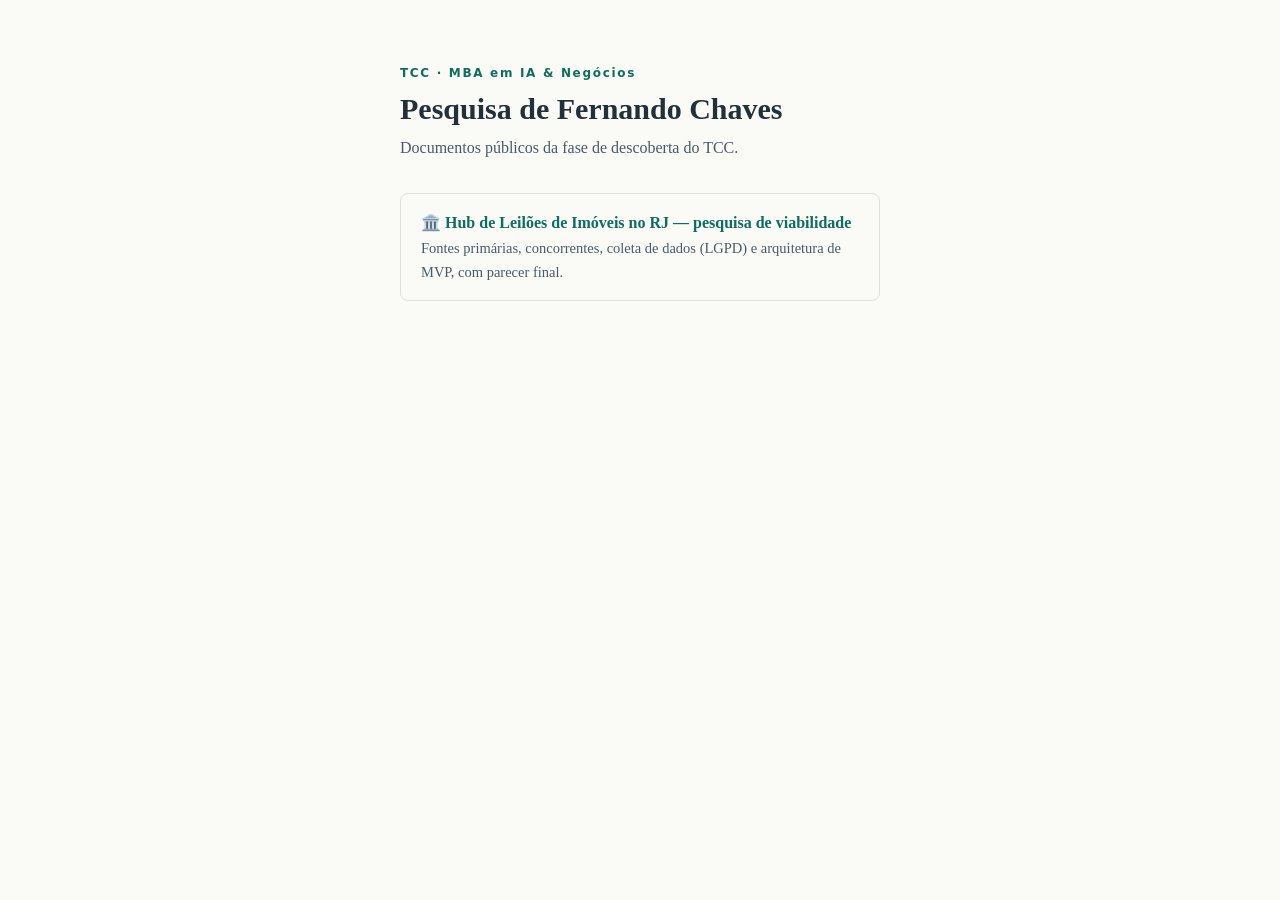
==== index.html @ de5f2b23 "Publica pesquisa de viabilidade do hub de leilões de imóveis no RJ Co-Authored-By: Claude Fable 5 <n" ====
<!doctype html>
<html lang="pt-BR">
<head>
<meta charset="utf-8">
<meta name="viewport" content="width=device-width, initial-scale=1">
<title>TCC · MBA em IA &amp; Negócios — Fernando Chaves</title>
<style>
  :root { --paper: #FAFAF7; --ink: #22303A; --muted: #4A5A66; --line: #DDE1D9; --accent: #0E6E5C; }
  @media (prefers-color-scheme: dark) {
    :root { --paper: #141B21; --ink: #E5E9EB; --muted: #9FAEB8; --line: #2C3842; --accent: #3FA88F; }
  }
  body {
    background: var(--paper); color: var(--ink);
    font-family: Charter, "Bitstream Charter", "Sitka Text", Cambria, Georgia, serif;
    line-height: 1.6; margin: 0; padding: 64px 24px;
  }
  .wrap { max-width: 60ch; margin: 0 auto; }
  .eyebrow { font-family: ui-sans-serif, system-ui, sans-serif; font-size: 12px; letter-spacing: .14em; color: var(--accent); font-weight: 600; }
  h1 { font-size: 30px; line-height: 1.2; margin: 8px 0 8px; }
  p.sub { color: var(--muted); margin: 0 0 32px; }
  ul.pages { list-style: none; padding: 0; margin: 0; display: grid; gap: 12px; }
  ul.pages li { border: 1px solid var(--line); border-radius: 8px; }
  ul.pages a { display: block; padding: 16px 20px; color: var(--ink); text-decoration: none; }
  ul.pages a:hover { border-color: var(--accent); }
  ul.pages b { color: var(--accent); }
  ul.pages span { display: block; color: var(--muted); font-size: 14.5px; margin-top: 2px; }
</style>
</head>
<body>
<div class="wrap">
  <div class="eyebrow">TCC · MBA em IA &amp; Negócios</div>
  <h1>Pesquisa de Fernando Chaves</h1>
  <p class="sub">Documentos públicos da fase de descoberta do TCC.</p>
  <ul class="pages">
    <li><a href="leiloes/"><b>🏛️ Hub de Leilões de Imóveis no RJ — pesquisa de viabilidade</b><span>Fontes primárias, concorrentes, coleta de dados (LGPD) e arquitetura de MVP, com parecer final.</span></a></li>
  </ul>
</div>
</body>
</html>
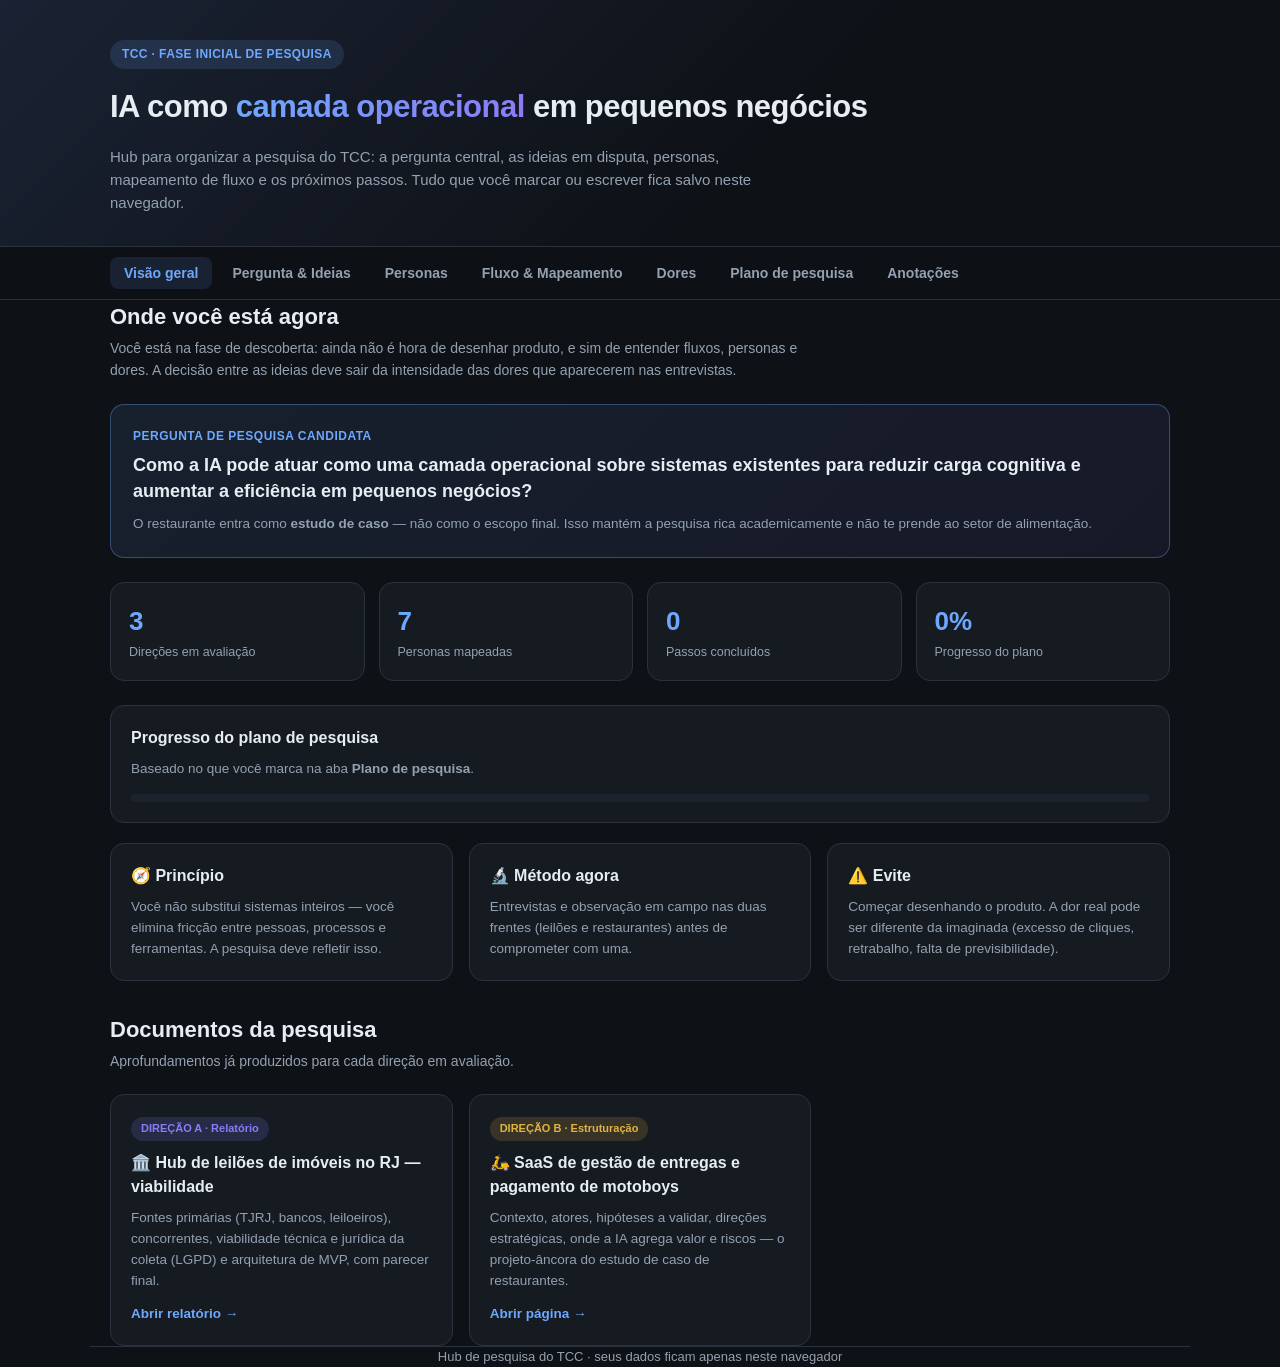
==== commit 57114ad4: "Hub de pesquisa do TCC como página raiz + página do SaaS de gestão de restaurantes Co-Authored-By: C" ====
--- a/index.html
+++ b/index.html
@@ -1,39 +1,402 @@
-<!doctype html>
+<!DOCTYPE html>
 <html lang="pt-BR">
 <head>
-<meta charset="utf-8">
-<meta name="viewport" content="width=device-width, initial-scale=1">
-<title>TCC · MBA em IA &amp; Negócios — Fernando Chaves</title>
+<meta charset="UTF-8">
+<meta name="viewport" content="width=device-width, initial-scale=1.0">
+<title>TCC · MBA em IA & Negócios — Hub de Pesquisa</title>
 <style>
-  :root { --paper: #FAFAF7; --ink: #22303A; --muted: #4A5A66; --line: #DDE1D9; --accent: #0E6E5C; }
-  @media (prefers-color-scheme: dark) {
-    :root { --paper: #141B21; --ink: #E5E9EB; --muted: #9FAEB8; --line: #2C3842; --accent: #3FA88F; }
+  :root{
+    --bg:#0e1116; --surface:#161b22; --surface2:#1c232d; --border:#2a323d;
+    --text:#e6edf3; --muted:#93a1b1; --accent:#6ea8fe; --accent2:#8b7cf6;
+    --green:#3fb950; --amber:#e3b341; --red:#f85149; --radius:14px;
   }
-  body {
-    background: var(--paper); color: var(--ink);
-    font-family: Charter, "Bitstream Charter", "Sitka Text", Cambria, Georgia, serif;
-    line-height: 1.6; margin: 0; padding: 64px 24px;
-  }
-  .wrap { max-width: 60ch; margin: 0 auto; }
-  .eyebrow { font-family: ui-sans-serif, system-ui, sans-serif; font-size: 12px; letter-spacing: .14em; color: var(--accent); font-weight: 600; }
-  h1 { font-size: 30px; line-height: 1.2; margin: 8px 0 8px; }
-  p.sub { color: var(--muted); margin: 0 0 32px; }
-  ul.pages { list-style: none; padding: 0; margin: 0; display: grid; gap: 12px; }
-  ul.pages li { border: 1px solid var(--line); border-radius: 8px; }
-  ul.pages a { display: block; padding: 16px 20px; color: var(--ink); text-decoration: none; }
-  ul.pages a:hover { border-color: var(--accent); }
-  ul.pages b { color: var(--accent); }
-  ul.pages span { display: block; color: var(--muted); font-size: 14.5px; margin-top: 2px; }
+  *{box-sizing:border-box;margin:0;padding:0}
+  body{font-family:-apple-system,BlinkMacSystemFont,"Segoe UI",Roboto,Helvetica,Arial,sans-serif;
+    background:var(--bg);color:var(--text);line-height:1.55;-webkit-font-smoothing:antialiased}
+  a{color:var(--accent);text-decoration:none}
+  .wrap{max-width:1100px;margin:0 auto;padding:0 20px}
+
+  header{background:linear-gradient(135deg,#1a2233 0%,#0e1116 60%);border-bottom:1px solid var(--border);padding:40px 0 32px}
+  header .wrap{display:flex;flex-direction:column;gap:14px}
+  .badge{align-self:flex-start;background:rgba(110,168,254,.14);color:var(--accent);
+    padding:5px 12px;border-radius:999px;font-size:12px;font-weight:600;letter-spacing:.4px}
+  h1{font-size:31px;font-weight:750;letter-spacing:-.5px}
+  h1 span{background:linear-gradient(90deg,var(--accent),var(--accent2));-webkit-background-clip:text;background-clip:text;-webkit-text-fill-color:transparent}
+  .sub{color:var(--muted);font-size:15px;max-width:660px}
+
+  nav{position:sticky;top:0;z-index:10;background:rgba(14,17,22,.88);backdrop-filter:blur(10px);border-bottom:1px solid var(--border)}
+  nav .wrap{display:flex;gap:6px;overflow-x:auto;padding:10px 20px}
+  nav button{background:none;border:none;color:var(--muted);font-size:14px;font-weight:600;padding:8px 14px;border-radius:8px;cursor:pointer;white-space:nowrap;font-family:inherit}
+  nav button:hover{color:var(--text);background:var(--surface2)}
+  nav button.active{color:var(--accent);background:rgba(110,168,254,.12)}
+
+  main{padding:32px 0 80px}
+  section{display:none;animation:fade .3s ease}
+  section.active{display:block}
+  @keyframes fade{from{opacity:0;transform:translateY(6px)}to{opacity:1;transform:none}}
+  h2{font-size:22px;font-weight:700;margin-bottom:4px}
+  .lead{color:var(--muted);margin-bottom:22px;font-size:14px;max-width:720px}
+
+  .grid{display:grid;gap:16px}
+  .grid-3{grid-template-columns:repeat(auto-fill,minmax(260px,1fr))}
+  .grid-2{grid-template-columns:repeat(auto-fill,minmax(330px,1fr))}
+  .card{background:var(--surface);border:1px solid var(--border);border-radius:var(--radius);padding:20px}
+  .card h3{font-size:16px;font-weight:700;margin-bottom:8px;display:flex;align-items:center;gap:8px}
+  .card p{color:var(--muted);font-size:13.5px}
+  .card ul{margin:8px 0 0 0;padding-left:18px;color:var(--muted);font-size:13.5px}
+  .card ul li{margin-bottom:3px}
+  .tag{display:inline-block;font-size:11px;font-weight:600;padding:3px 9px;border-radius:6px;background:var(--surface2);color:var(--muted);margin-top:12px;margin-right:6px}
+  .pill{display:inline-block;font-size:11px;font-weight:700;padding:3px 10px;border-radius:999px;margin-bottom:10px}
+  .pill.rec{background:rgba(63,185,80,.16);color:var(--green)}
+  .pill.alt{background:rgba(227,179,65,.16);color:var(--amber)}
+  .pill.base{background:rgba(139,124,246,.16);color:var(--accent2)}
+
+  .highlight{background:linear-gradient(135deg,rgba(110,168,254,.10),rgba(139,124,246,.08));
+    border:1px solid rgba(110,168,254,.35);border-radius:var(--radius);padding:22px;margin-bottom:24px}
+  .highlight .q{font-size:12px;font-weight:700;color:var(--accent);letter-spacing:.5px;text-transform:uppercase}
+  .highlight blockquote{font-size:18px;font-weight:600;margin-top:8px;line-height:1.4}
+
+  .stats{display:grid;grid-template-columns:repeat(auto-fit,minmax(150px,1fr));gap:14px;margin-bottom:24px}
+  .stat{background:var(--surface);border:1px solid var(--border);border-radius:var(--radius);padding:18px}
+  .stat .num{font-size:26px;font-weight:750;color:var(--accent)}
+  .stat .lbl{font-size:12.5px;color:var(--muted);margin-top:2px}
+  .progress{height:8px;background:var(--surface2);border-radius:999px;overflow:hidden;margin-top:14px}
+  .progress > i{display:block;height:100%;background:linear-gradient(90deg,var(--accent),var(--accent2));border-radius:999px}
+
+  .flow{display:flex;flex-wrap:wrap;align-items:center;gap:10px;margin-top:6px}
+  .flow .step{background:var(--surface2);border:1px solid var(--border);border-radius:10px;padding:9px 14px;font-size:13.5px;font-weight:600}
+  .flow .arrow{color:var(--accent);font-weight:700}
+
+  .timeline{position:relative;padding-left:26px}
+  .timeline::before{content:"";position:absolute;left:8px;top:6px;bottom:6px;width:2px;background:var(--border)}
+  .tl-item{position:relative;padding:0 0 22px 0}
+  .tl-item::before{content:"";position:absolute;left:-22px;top:4px;width:12px;height:12px;border-radius:50%;background:var(--accent);border:3px solid var(--bg)}
+  .tl-item h4{font-size:15px;font-weight:700}
+  .tl-item .when{font-size:12px;color:var(--accent);font-weight:600;text-transform:uppercase;letter-spacing:.5px}
+  .tl-item p{color:var(--muted);font-size:13.5px;margin-top:3px}
+  .tl-item ul{margin:6px 0 0 0;padding-left:18px;color:var(--muted);font-size:13.5px}
+
+  .checklist{list-style:none;display:flex;flex-direction:column;gap:8px}
+  .checklist li{display:flex;align-items:flex-start;gap:10px;background:var(--surface);border:1px solid var(--border);border-radius:10px;padding:12px 14px}
+  .checklist input{margin-top:3px;width:17px;height:17px;accent-color:var(--accent);cursor:pointer;flex-shrink:0}
+  .checklist label{font-size:14px;cursor:pointer}
+  .checklist li.done label{color:var(--muted);text-decoration:line-through}
+  .addrow{display:flex;gap:8px;margin-top:14px}
+  input[type=text],textarea{background:var(--surface2);border:1px solid var(--border);color:var(--text);border-radius:10px;padding:11px 13px;font-size:14px;font-family:inherit;width:100%}
+  input[type=text]:focus,textarea:focus{outline:none;border-color:var(--accent)}
+  .btn{background:var(--accent);color:#0b1220;border:none;border-radius:10px;padding:11px 16px;font-weight:700;font-size:14px;cursor:pointer;font-family:inherit;white-space:nowrap}
+  .btn:hover{opacity:.9}
+  .del{background:none;border:none;color:var(--muted);cursor:pointer;font-size:16px;line-height:1;margin-left:auto}
+  .del:hover{color:var(--red)}
+  textarea{min-height:240px;resize:vertical}
+  .saved{font-size:12px;color:var(--green);opacity:0;transition:opacity .3s}
+  .saved.show{opacity:1}
+
+  footer{border-top:1px solid var(--border);padding:24px 0;color:var(--muted);font-size:13px;text-align:center}
+  @media(max-width:600px){h1{font-size:25px}}
 </style>
 </head>
 <body>
-<div class="wrap">
-  <div class="eyebrow">TCC · MBA em IA &amp; Negócios</div>
-  <h1>Pesquisa de Fernando Chaves</h1>
-  <p class="sub">Documentos públicos da fase de descoberta do TCC.</p>
-  <ul class="pages">
-    <li><a href="leiloes/"><b>🏛️ Hub de Leilões de Imóveis no RJ — pesquisa de viabilidade</b><span>Fontes primárias, concorrentes, coleta de dados (LGPD) e arquitetura de MVP, com parecer final.</span></a></li>
-  </ul>
-</div>
+<header>
+  <div class="wrap">
+    <span class="badge">TCC · FASE INICIAL DE PESQUISA</span>
+    <h1>IA como <span>camada operacional</span> em pequenos negócios</h1>
+    <p class="sub">Hub para organizar a pesquisa do TCC: a pergunta central, as ideias em disputa, personas, mapeamento de fluxo e os próximos passos. Tudo que você marcar ou escrever fica salvo neste navegador.</p>
+  </div>
+</header>
+
+<nav>
+  <div class="wrap">
+    <button data-t="dash" class="active">Visão geral</button>
+    <button data-t="pergunta">Pergunta & Ideias</button>
+    <button data-t="personas">Personas</button>
+    <button data-t="fluxo">Fluxo & Mapeamento</button>
+    <button data-t="dores">Dores</button>
+    <button data-t="plano">Plano de pesquisa</button>
+    <button data-t="notas">Anotações</button>
+  </div>
+</nav>
+
+<main class="wrap">
+
+  <!-- DASHBOARD -->
+  <section id="dash" class="active">
+    <h2>Onde você está agora</h2>
+    <p class="lead">Você está na fase de descoberta: ainda não é hora de desenhar produto, e sim de entender fluxos, personas e dores. A decisão entre as ideias deve sair da intensidade das dores que aparecerem nas entrevistas.</p>
+
+    <div class="highlight">
+      <div class="q">Pergunta de pesquisa candidata</div>
+      <blockquote>Como a IA pode atuar como uma camada operacional sobre sistemas existentes para reduzir carga cognitiva e aumentar a eficiência em pequenos negócios?</blockquote>
+      <p style="margin-top:10px;color:var(--muted);font-size:13.5px">O restaurante entra como <b>estudo de caso</b> — não como o escopo final. Isso mantém a pesquisa rica academicamente e não te prende ao setor de alimentação.</p>
+    </div>
+
+    <div class="stats">
+      <div class="stat"><div class="num">3</div><div class="lbl">Direções em avaliação</div></div>
+      <div class="stat"><div class="num">7</div><div class="lbl">Personas mapeadas</div></div>
+      <div class="stat"><div class="num" id="s-done">0</div><div class="lbl">Passos concluídos</div></div>
+      <div class="stat"><div class="num" id="s-pct">0%</div><div class="lbl">Progresso do plano</div></div>
+    </div>
+    <div class="card">
+      <h3>Progresso do plano de pesquisa</h3>
+      <p>Baseado no que você marca na aba <b>Plano de pesquisa</b>.</p>
+      <div class="progress"><i id="bar" style="width:0%"></i></div>
+    </div>
+
+    <div class="grid grid-3" style="margin-top:20px">
+      <div class="card"><h3>🧭 Princípio</h3><p>Você não substitui sistemas inteiros — você elimina fricção entre pessoas, processos e ferramentas. A pesquisa deve refletir isso.</p></div>
+      <div class="card"><h3>🔬 Método agora</h3><p>Entrevistas e observação em campo nas duas frentes (leilões e restaurantes) antes de comprometer com uma.</p></div>
+      <div class="card"><h3>⚠️ Evite</h3><p>Começar desenhando o produto. A dor real pode ser diferente da imaginada (excesso de cliques, retrabalho, falta de previsibilidade).</p></div>
+    </div>
+
+    <h2 style="margin-top:32px">Documentos da pesquisa</h2>
+    <p class="lead">Aprofundamentos já produzidos para cada direção em avaliação.</p>
+    <div class="grid grid-2">
+      <div class="card">
+        <span class="pill base">DIREÇÃO A · Relatório</span>
+        <h3>🏛️ Hub de leilões de imóveis no RJ — viabilidade</h3>
+        <p>Fontes primárias (TJRJ, bancos, leiloeiros), concorrentes, viabilidade técnica e jurídica da coleta (LGPD) e arquitetura de MVP, com parecer final.</p>
+        <p style="margin-top:12px"><a href="https://fernandochavesc.github.io/tcc-mba/leiloes/"><b>Abrir relatório →</b></a></p>
+      </div>
+      <div class="card">
+        <span class="pill alt">DIREÇÃO B · Estruturação</span>
+        <h3>🛵 SaaS de gestão de entregas e pagamento de motoboys</h3>
+        <p>Contexto, atores, hipóteses a validar, direções estratégicas, onde a IA agrega valor e riscos — o projeto-âncora do estudo de caso de restaurantes.</p>
+        <p style="margin-top:12px"><a href="https://fernandochavesc.github.io/tcc-mba/saas-gestao-restaurantes/"><b>Abrir página →</b></a></p>
+      </div>
+    </div>
+  </section>
+
+  <!-- PERGUNTA & IDEIAS -->
+  <section id="pergunta">
+    <h2>Pergunta & Ideias</h2>
+    <p class="lead">Três direções, do específico ao amplo. A recomendação é usar a mais ampla como tese e o restaurante como caso concreto.</p>
+
+    <div class="grid grid-2">
+      <div class="card">
+        <span class="pill base">DIREÇÃO A · Setor específico</span>
+        <h3>Leilões judiciais</h3>
+        <p><b>Prós:</b></p>
+        <ul><li>Mercado pouco explorado</li><li>Alta margem e alto valor agregado</li><li>Produto digital escalável</li></ul>
+        <p style="margin-top:8px"><b>Contras:</b></p>
+        <ul><li>Exige aprender direito, cartórios e execução judicial</li><li>Acesso e padronização de dados são desafio técnico</li></ul>
+        <p style="margin-top:10px"><a href="https://fernandochavesc.github.io/tcc-mba/leiloes/"><b>🏛️ Pesquisa de viabilidade feita →</b></a></p>
+      </div>
+      <div class="card">
+        <span class="pill alt">DIREÇÃO B · Estudo de caso</span>
+        <h3>Operação de restaurantes</h3>
+        <p><b>Prós:</b></p>
+        <ul><li>Você já tem acesso a usuários (seu amigo e outros)</li><li>Observação em campo é fácil</li><li>Muitas personas e fluxos para estudar</li><li>Validação rápida de hipóteses</li></ul>
+        <p style="margin-top:8px"><b>Contras:</b></p>
+        <ul><li>Mercado mais competitivo</li><li>Muitos sistemas já existem — o diferencial precisa ser muito claro</li></ul>
+        <p style="margin-top:10px"><a href="https://fernandochavesc.github.io/tcc-mba/saas-gestao-restaurantes/"><b>🛵 Estruturação do SaaS de entregas →</b></a></p>
+      </div>
+    </div>
+
+    <div class="card" style="margin-top:16px;border-color:rgba(63,185,80,.4)">
+      <span class="pill rec">DIREÇÃO C · Recomendada como tese</span>
+      <h3>Camada de IA sobre sistemas existentes em pequenos negócios</h3>
+      <p>Em vez de "mais um ERP", uma camada inteligente que observa os dados dos sistemas existentes, identifica gargalos e ajuda cada persona a decidir melhor com menos esforço. O restaurante é o primeiro caso; depois expande para clínicas, hotéis, academias, salões, oficinas.</p>
+      <p style="margin-top:10px"><b>Por que é mais forte para um MBA:</b></p>
+      <ul><li>Problema mais geral e relevante</li><li>Não fica preso a um setor</li><li>Alinhado ao seu jeito de pensar produto: reduzir fricção, não substituir sistemas</li></ul>
+    </div>
+
+    <div class="card" style="margin-top:16px">
+      <h3>🔀 Reformulação central</h3>
+      <p>De <i>"vou construir um software para restaurantes"</i> para <b>"como IA e UX reduzem a carga operacional melhorando os fluxos entre diferentes personas?"</b> — muito mais rico academicamente.</p>
+    </div>
+  </section>
+
+  <!-- PERSONAS -->
+  <section id="personas">
+    <h2>Personas</h2>
+    <p class="lead">Cada persona usa uma ferramenta diferente — e o trabalho acontece <i>entre</i> elas. É aí que costuma estar a oportunidade.</p>
+    <div class="grid grid-3" id="persona-grid"></div>
+  </section>
+
+  <!-- FLUXO -->
+  <section id="fluxo">
+    <h2>Fluxo & Mapeamento</h2>
+    <p class="lead">O trabalho acontece entre PDV, ERP, iFood, WhatsApp, impressoras, cozinha, financeiro, estoque, planilhas e contabilidade. Mapear esse fluxo é a etapa 1.</p>
+
+    <div class="card">
+      <h3>Fluxo completo de um restaurante</h3>
+      <div class="flow">
+        <span class="step">Cliente entra</span><span class="arrow">→</span>
+        <span class="step">Pedido</span><span class="arrow">→</span>
+        <span class="step">Cozinha</span><span class="arrow">→</span>
+        <span class="step">Entrega</span><span class="arrow">→</span>
+        <span class="step">Pagamento</span><span class="arrow">→</span>
+        <span class="step">Fechamento</span><span class="arrow">→</span>
+        <span class="step">Compra de insumos</span><span class="arrow">→</span>
+        <span class="step">Financeiro</span>
+      </div>
+    </div>
+
+    <div class="card" style="margin-top:16px">
+      <h3>Para cada etapa, mapeie</h3>
+      <ul>
+        <li>Quem faz o quê?</li>
+        <li>Quanto tempo leva?</li>
+        <li>Quais ferramentas são usadas?</li>
+        <li>Onde se perde tempo?</li>
+        <li>Onde as pessoas improvisam / dão jeitinho?</li>
+      </ul>
+    </div>
+  </section>
+
+  <!-- DORES -->
+  <section id="dores">
+    <h2>Dores</h2>
+    <p class="lead">Dores concretas são ouro. Registre exemplos reais que ouvir em campo — quanto mais literal, melhor.</p>
+
+    <div class="grid grid-2">
+      <div class="card">
+        <h3>💡 Exemplos de dores "de ouro"</h3>
+        <ul>
+          <li>"Garçons tiram foto da tela pra mandar pra cozinha."</li>
+          <li>"O gerente abre cinco sistemas toda manhã."</li>
+        </ul>
+      </div>
+      <div class="card">
+        <h3>🩹 Padrões de dor a investigar</h3>
+        <ul>
+          <li>Excesso de informação</li>
+          <li>Falta de comunicação entre áreas</li>
+          <li>Excesso de cliques</li>
+          <li>Retrabalho</li>
+          <li>Falta de previsibilidade</li>
+        </ul>
+      </div>
+    </div>
+
+    <div class="card" style="margin-top:16px">
+      <h3>📌 Dores que eu coletei em campo</h3>
+      <p>Adicione cada dor observada nas entrevistas. Fica salvo automaticamente.</p>
+      <ul class="checklist" id="pains" style="margin-top:14px"></ul>
+      <div class="addrow">
+        <input type="text" id="pain-in" placeholder='Ex.: "cozinheiro não vê o pedido do delivery"'>
+        <button class="btn" id="pain-add">Registrar</button>
+      </div>
+    </div>
+  </section>
+
+  <!-- PLANO -->
+  <section id="plano">
+    <h2>Plano de pesquisa</h2>
+    <p class="lead">Pesquisar o workflow antes de desenhar qualquer solução. Marque cada passo conforme avança.</p>
+
+    <div class="card" style="margin-bottom:20px">
+      <div class="timeline">
+        <div class="tl-item"><div class="when">Etapa 1</div><h4>Entender o fluxo completo</h4><p>Do cliente entrando até o financeiro. Mapear cada elo da cadeia.</p></div>
+        <div class="tl-item"><div class="when">Etapa 2</div><h4>Mapear todas as personas</h4><ul><li>Quem faz o quê, quanto tempo, quais ferramentas</li><li>Onde perde tempo e onde improvisa</li></ul></div>
+        <div class="tl-item"><div class="when">Etapa 3</div><h4>Mapear dores</h4><p>Coletar exemplos literais e classificar os padrões (cliques, retrabalho, comunicação...).</p></div>
+        <div class="tl-item"><div class="when">Etapa 4</div><h4>Só então desenhar a solução</h4><p>Com as dores validadas, propor a camada de IA — o produto vem por último.</p></div>
+      </div>
+    </div>
+
+    <h3 style="font-size:16px;font-weight:700;margin-bottom:10px">Próximos passos</h3>
+    <ul class="checklist" id="tasks"></ul>
+    <div class="addrow">
+      <input type="text" id="task-in" placeholder="Novo passo (ex.: agendar entrevista com garçom)">
+      <button class="btn" id="task-add">Adicionar</button>
+    </div>
+  </section>
+
+  <!-- NOTAS -->
+  <section id="notas">
+    <h2>Anotações</h2>
+    <p class="lead">Espaço livre pra insights, transcrições de entrevista e hipóteses. Salva sozinho enquanto você digita. <span class="saved" id="saved">✓ salvo</span></p>
+    <textarea id="notes" placeholder="Escreva aqui..."></textarea>
+  </section>
+
+</main>
+
+<footer class="wrap">Hub de pesquisa do TCC · seus dados ficam apenas neste navegador</footer>
+
+<script>
+// ---- Personas ----
+const personas=[
+  {n:"👑 Dono", w:["lucro","desperdício","faturamento","equipe"]},
+  {n:"📋 Gerente", w:["pedidos atrasados","funcionários","reclamações","estoque"]},
+  {n:"🧑‍🍳 Garçom", w:["lançar pedido rápido","dividir conta","não errar mesa"]},
+  {n:"🔥 Cozinha", w:["fila organizada","prioridade","comunicação simples"]},
+  {n:"📦 Estoque", w:["saber o que acabou","previsão","compras"]},
+  {n:"🛵 Delivery", w:["integrar pedidos","evitar atraso","reduzir cancelamentos"]},
+  {n:"💰 Financeiro", w:["fechamento","conciliação","impostos"]}
+];
+const pg=document.getElementById('persona-grid');
+personas.forEach(p=>{
+  const el=document.createElement('div');el.className='card';
+  el.innerHTML=`<h3>${p.n}</h3><p>Quer:</p><ul>${p.w.map(x=>`<li>${x}</li>`).join('')}</ul>`;
+  pg.appendChild(el);
+});
+
+// ---- util localStorage list ----
+function makeList(key, listId, inputId, addId, defaults){
+  let items = JSON.parse(localStorage.getItem(key)||'null') || defaults.map(t=>({t,done:false}));
+  const list=document.getElementById(listId);
+  function save(){localStorage.setItem(key,JSON.stringify(items));render();}
+  function render(){
+    list.innerHTML='';
+    items.forEach((item,i)=>{
+      const li=document.createElement('li');if(item.done)li.className='done';
+      const id=listId+i;
+      li.innerHTML=`<input type="checkbox" id="${id}" ${item.done?'checked':''}>
+        <label for="${id}">${item.t.replace(/</g,'&lt;')}</label>
+        <button class="del" title="Remover">✕</button>`;
+      li.querySelector('input').onchange=()=>{items[i].done=!items[i].done;save();};
+      li.querySelector('.del').onclick=()=>{items.splice(i,1);save();};
+      list.appendChild(li);
+    });
+    if(key==='mba_ia_tasks')updateStats(items);
+  }
+  const add=()=>{const inp=document.getElementById(inputId);if(inp.value.trim()){items.push({t:inp.value.trim(),done:false});inp.value='';save();}};
+  document.getElementById(addId).onclick=add;
+  document.getElementById(inputId).addEventListener('keydown',e=>{if(e.key==='Enter')add();});
+  render();
+}
+
+function updateStats(items){
+  const done=items.filter(t=>t.done).length,total=items.length;
+  const pct=total?Math.round(done/total*100):0;
+  document.getElementById('s-done').textContent=done;
+  document.getElementById('s-pct').textContent=pct+'%';
+  document.getElementById('bar').style.width=pct+'%';
+}
+
+makeList('mba_ia_tasks','tasks','task-in','task-add',[
+  "Listar restaurantes/contatos para entrevistar (começar pelo amigo)",
+  "Escrever roteiro de entrevista por persona",
+  "Fazer 1 observação em campo (acompanhar um turno)",
+  "Mapear o fluxo completo de 1 restaurante",
+  "Fazer contato inicial no mundo dos leilões judiciais",
+  "Comparar intensidade das dores das duas frentes",
+  "Escolher a direção do TCC com base nas dores"
+]);
+
+makeList('mba_ia_pains','pains','pain-in','pain-add',[]);
+
+// ---- Notas ----
+const KEY_N='mba_ia_notes';
+const ta=document.getElementById('notes'), savedEl=document.getElementById('saved');
+ta.value=localStorage.getItem(KEY_N)||'';
+let tmr;
+ta.addEventListener('input',()=>{
+  localStorage.setItem(KEY_N,ta.value);
+  savedEl.classList.add('show');clearTimeout(tmr);
+  tmr=setTimeout(()=>savedEl.classList.remove('show'),1200);
+});
+
+// ---- Nav ----
+document.querySelectorAll('nav button').forEach(b=>{
+  b.onclick=()=>{
+    document.querySelectorAll('nav button').forEach(x=>x.classList.remove('active'));
+    document.querySelectorAll('section').forEach(x=>x.classList.remove('active'));
+    b.classList.add('active');
+    document.getElementById(b.dataset.t).classList.add('active');
+    window.scrollTo({top:0,behavior:'smooth'});
+  };
+});
+</script>
 </body>
 </html>
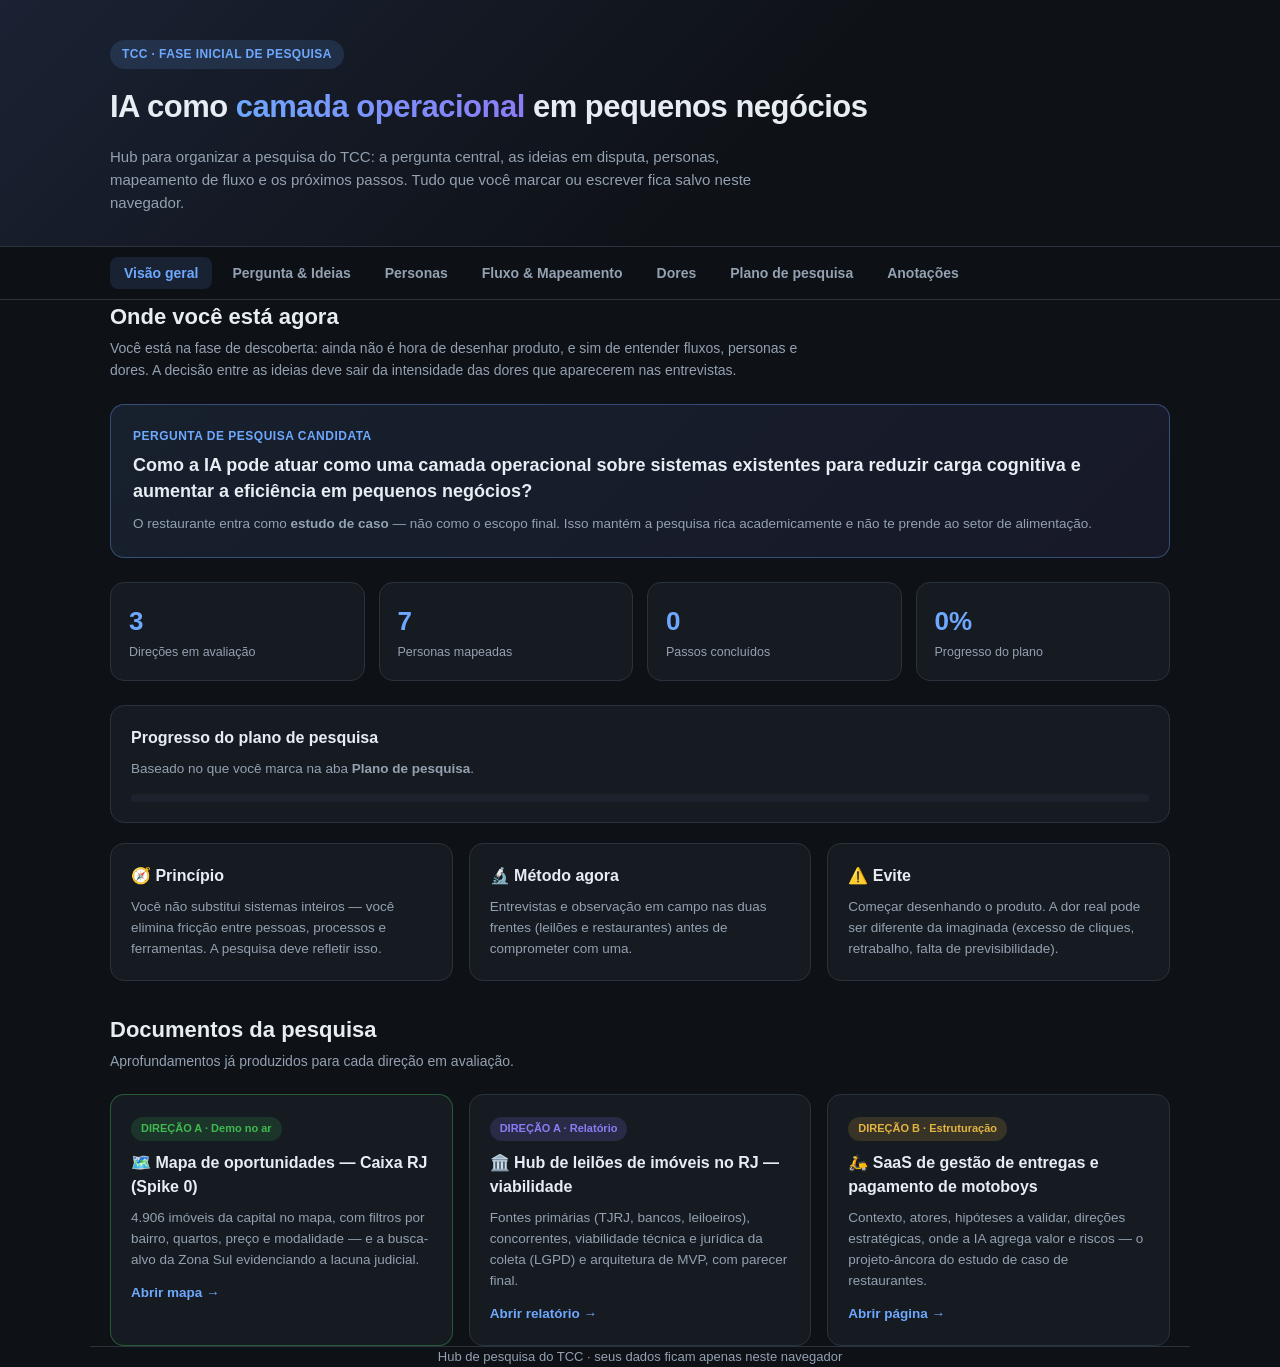
==== commit 0d10b64b: "Spike 0: mapa de oportunidades com dados da Caixa (capital, 4.906 imóveis) - scripts/atualiza_dados." ====
--- a/index.html
+++ b/index.html
@@ -151,6 +151,12 @@
     <h2 style="margin-top:32px">Documentos da pesquisa</h2>
     <p class="lead">Aprofundamentos já produzidos para cada direção em avaliação.</p>
     <div class="grid grid-2">
+      <div class="card" style="border-color:rgba(63,185,80,.4)">
+        <span class="pill rec">DIREÇÃO A · Demo no ar</span>
+        <h3>🗺️ Mapa de oportunidades — Caixa RJ (Spike 0)</h3>
+        <p>4.906 imóveis da capital no mapa, com filtros por bairro, quartos, preço e modalidade — e a busca-alvo da Zona Sul evidenciando a lacuna judicial.</p>
+        <p style="margin-top:12px"><a href="https://fernandochavesc.github.io/tcc-mba/mapa/"><b>Abrir mapa →</b></a></p>
+      </div>
       <div class="card">
         <span class="pill base">DIREÇÃO A · Relatório</span>
         <h3>🏛️ Hub de leilões de imóveis no RJ — viabilidade</h3>
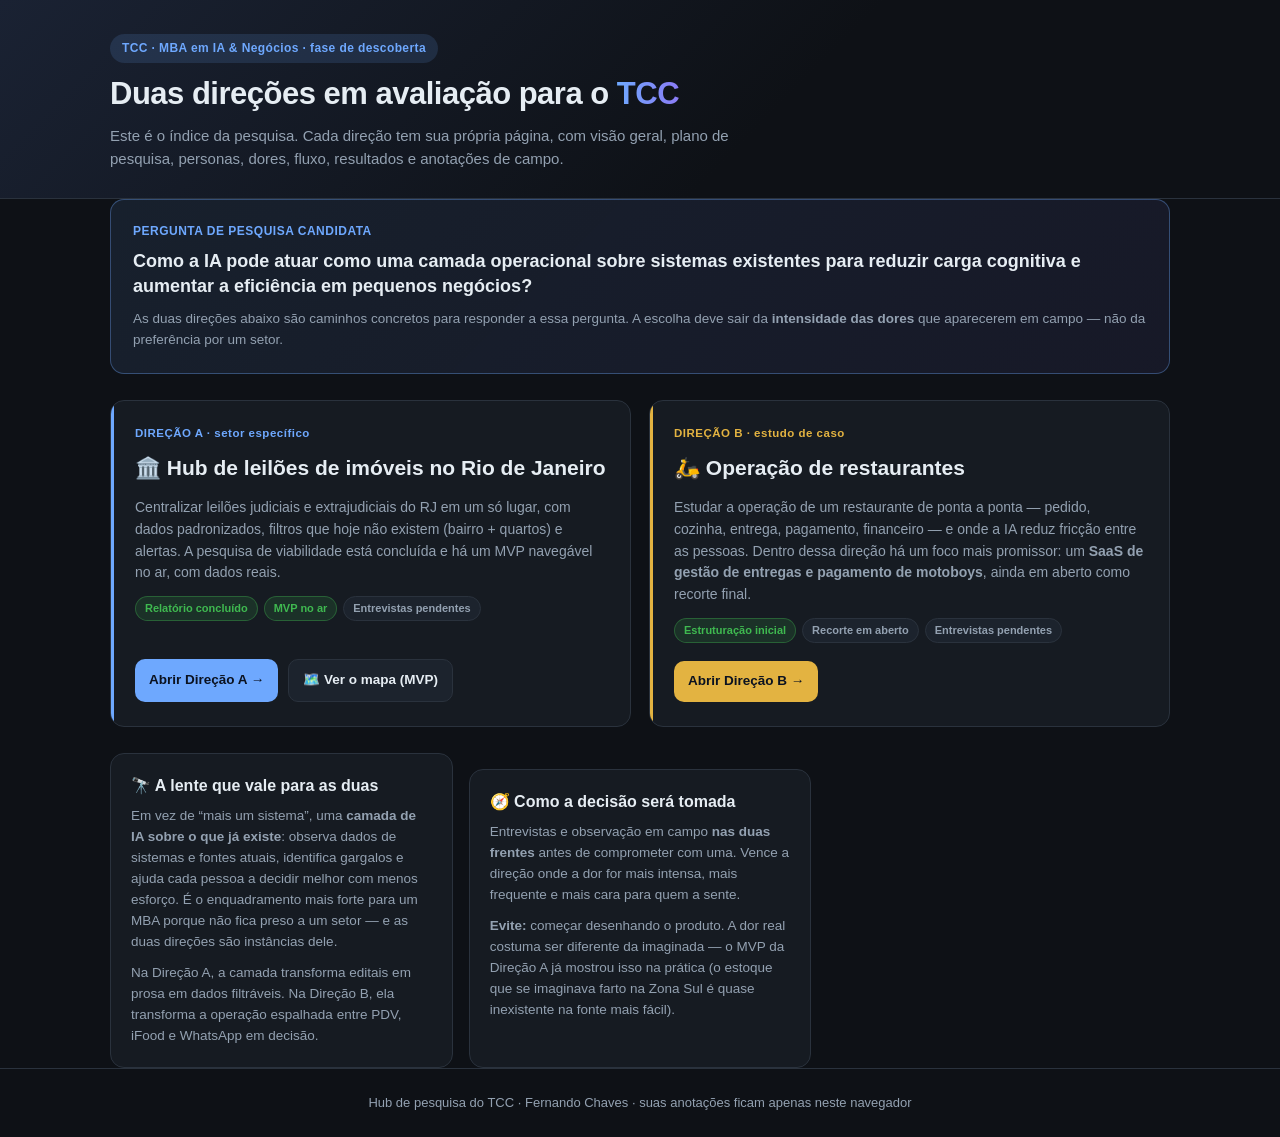
==== commit 15f6d646: "Reestrutura o site em capa + duas direções com abas - index: capa com resumo das duas direções (A le" ====
--- a/index.html
+++ b/index.html
@@ -2,407 +2,78 @@
 <html lang="pt-BR">
 <head>
 <meta charset="UTF-8">
+<meta name="robots" content="noindex, nofollow, noarchive">
 <meta name="viewport" content="width=device-width, initial-scale=1.0">
-<title>TCC · MBA em IA & Negócios — Hub de Pesquisa</title>
-<style>
-  :root{
-    --bg:#0e1116; --surface:#161b22; --surface2:#1c232d; --border:#2a323d;
-    --text:#e6edf3; --muted:#93a1b1; --accent:#6ea8fe; --accent2:#8b7cf6;
-    --green:#3fb950; --amber:#e3b341; --red:#f85149; --radius:14px;
-  }
-  *{box-sizing:border-box;margin:0;padding:0}
-  body{font-family:-apple-system,BlinkMacSystemFont,"Segoe UI",Roboto,Helvetica,Arial,sans-serif;
-    background:var(--bg);color:var(--text);line-height:1.55;-webkit-font-smoothing:antialiased}
-  a{color:var(--accent);text-decoration:none}
-  .wrap{max-width:1100px;margin:0 auto;padding:0 20px}
-
-  header{background:linear-gradient(135deg,#1a2233 0%,#0e1116 60%);border-bottom:1px solid var(--border);padding:40px 0 32px}
-  header .wrap{display:flex;flex-direction:column;gap:14px}
-  .badge{align-self:flex-start;background:rgba(110,168,254,.14);color:var(--accent);
-    padding:5px 12px;border-radius:999px;font-size:12px;font-weight:600;letter-spacing:.4px}
-  h1{font-size:31px;font-weight:750;letter-spacing:-.5px}
-  h1 span{background:linear-gradient(90deg,var(--accent),var(--accent2));-webkit-background-clip:text;background-clip:text;-webkit-text-fill-color:transparent}
-  .sub{color:var(--muted);font-size:15px;max-width:660px}
-
-  nav{position:sticky;top:0;z-index:10;background:rgba(14,17,22,.88);backdrop-filter:blur(10px);border-bottom:1px solid var(--border)}
-  nav .wrap{display:flex;gap:6px;overflow-x:auto;padding:10px 20px}
-  nav button{background:none;border:none;color:var(--muted);font-size:14px;font-weight:600;padding:8px 14px;border-radius:8px;cursor:pointer;white-space:nowrap;font-family:inherit}
-  nav button:hover{color:var(--text);background:var(--surface2)}
-  nav button.active{color:var(--accent);background:rgba(110,168,254,.12)}
-
-  main{padding:32px 0 80px}
-  section{display:none;animation:fade .3s ease}
-  section.active{display:block}
-  @keyframes fade{from{opacity:0;transform:translateY(6px)}to{opacity:1;transform:none}}
-  h2{font-size:22px;font-weight:700;margin-bottom:4px}
-  .lead{color:var(--muted);margin-bottom:22px;font-size:14px;max-width:720px}
-
-  .grid{display:grid;gap:16px}
-  .grid-3{grid-template-columns:repeat(auto-fill,minmax(260px,1fr))}
-  .grid-2{grid-template-columns:repeat(auto-fill,minmax(330px,1fr))}
-  .card{background:var(--surface);border:1px solid var(--border);border-radius:var(--radius);padding:20px}
-  .card h3{font-size:16px;font-weight:700;margin-bottom:8px;display:flex;align-items:center;gap:8px}
-  .card p{color:var(--muted);font-size:13.5px}
-  .card ul{margin:8px 0 0 0;padding-left:18px;color:var(--muted);font-size:13.5px}
-  .card ul li{margin-bottom:3px}
-  .tag{display:inline-block;font-size:11px;font-weight:600;padding:3px 9px;border-radius:6px;background:var(--surface2);color:var(--muted);margin-top:12px;margin-right:6px}
-  .pill{display:inline-block;font-size:11px;font-weight:700;padding:3px 10px;border-radius:999px;margin-bottom:10px}
-  .pill.rec{background:rgba(63,185,80,.16);color:var(--green)}
-  .pill.alt{background:rgba(227,179,65,.16);color:var(--amber)}
-  .pill.base{background:rgba(139,124,246,.16);color:var(--accent2)}
-
-  .highlight{background:linear-gradient(135deg,rgba(110,168,254,.10),rgba(139,124,246,.08));
-    border:1px solid rgba(110,168,254,.35);border-radius:var(--radius);padding:22px;margin-bottom:24px}
-  .highlight .q{font-size:12px;font-weight:700;color:var(--accent);letter-spacing:.5px;text-transform:uppercase}
-  .highlight blockquote{font-size:18px;font-weight:600;margin-top:8px;line-height:1.4}
-
-  .stats{display:grid;grid-template-columns:repeat(auto-fit,minmax(150px,1fr));gap:14px;margin-bottom:24px}
-  .stat{background:var(--surface);border:1px solid var(--border);border-radius:var(--radius);padding:18px}
-  .stat .num{font-size:26px;font-weight:750;color:var(--accent)}
-  .stat .lbl{font-size:12.5px;color:var(--muted);margin-top:2px}
-  .progress{height:8px;background:var(--surface2);border-radius:999px;overflow:hidden;margin-top:14px}
-  .progress > i{display:block;height:100%;background:linear-gradient(90deg,var(--accent),var(--accent2));border-radius:999px}
-
-  .flow{display:flex;flex-wrap:wrap;align-items:center;gap:10px;margin-top:6px}
-  .flow .step{background:var(--surface2);border:1px solid var(--border);border-radius:10px;padding:9px 14px;font-size:13.5px;font-weight:600}
-  .flow .arrow{color:var(--accent);font-weight:700}
-
-  .timeline{position:relative;padding-left:26px}
-  .timeline::before{content:"";position:absolute;left:8px;top:6px;bottom:6px;width:2px;background:var(--border)}
-  .tl-item{position:relative;padding:0 0 22px 0}
-  .tl-item::before{content:"";position:absolute;left:-22px;top:4px;width:12px;height:12px;border-radius:50%;background:var(--accent);border:3px solid var(--bg)}
-  .tl-item h4{font-size:15px;font-weight:700}
-  .tl-item .when{font-size:12px;color:var(--accent);font-weight:600;text-transform:uppercase;letter-spacing:.5px}
-  .tl-item p{color:var(--muted);font-size:13.5px;margin-top:3px}
-  .tl-item ul{margin:6px 0 0 0;padding-left:18px;color:var(--muted);font-size:13.5px}
-
-  .checklist{list-style:none;display:flex;flex-direction:column;gap:8px}
-  .checklist li{display:flex;align-items:flex-start;gap:10px;background:var(--surface);border:1px solid var(--border);border-radius:10px;padding:12px 14px}
-  .checklist input{margin-top:3px;width:17px;height:17px;accent-color:var(--accent);cursor:pointer;flex-shrink:0}
-  .checklist label{font-size:14px;cursor:pointer}
-  .checklist li.done label{color:var(--muted);text-decoration:line-through}
-  .addrow{display:flex;gap:8px;margin-top:14px}
-  input[type=text],textarea{background:var(--surface2);border:1px solid var(--border);color:var(--text);border-radius:10px;padding:11px 13px;font-size:14px;font-family:inherit;width:100%}
-  input[type=text]:focus,textarea:focus{outline:none;border-color:var(--accent)}
-  .btn{background:var(--accent);color:#0b1220;border:none;border-radius:10px;padding:11px 16px;font-weight:700;font-size:14px;cursor:pointer;font-family:inherit;white-space:nowrap}
-  .btn:hover{opacity:.9}
-  .del{background:none;border:none;color:var(--muted);cursor:pointer;font-size:16px;line-height:1;margin-left:auto}
-  .del:hover{color:var(--red)}
-  textarea{min-height:240px;resize:vertical}
-  .saved{font-size:12px;color:var(--green);opacity:0;transition:opacity .3s}
-  .saved.show{opacity:1}
-
-  footer{border-top:1px solid var(--border);padding:24px 0;color:var(--muted);font-size:13px;text-align:center}
-  @media(max-width:600px){h1{font-size:25px}}
-</style>
+<title>TCC · MBA em IA &amp; Negócios — Fernando Chaves</title>
+<link rel="stylesheet" href="assets/tcc.css">
 </head>
 <body>
-<header>
+
+<header class="top">
   <div class="wrap">
-    <span class="badge">TCC · FASE INICIAL DE PESQUISA</span>
-    <h1>IA como <span>camada operacional</span> em pequenos negócios</h1>
-    <p class="sub">Hub para organizar a pesquisa do TCC: a pergunta central, as ideias em disputa, personas, mapeamento de fluxo e os próximos passos. Tudo que você marcar ou escrever fica salvo neste navegador.</p>
+    <span class="badge">TCC · MBA em IA &amp; Negócios · fase de descoberta</span>
+    <h1>Duas direções em avaliação para o <span class="grad">TCC</span></h1>
+    <p class="sub">Este é o índice da pesquisa. Cada direção tem sua própria página, com visão geral, plano de pesquisa, personas, dores, fluxo, resultados e anotações de campo.</p>
   </div>
 </header>
 
-<nav>
-  <div class="wrap">
-    <button data-t="dash" class="active">Visão geral</button>
-    <button data-t="pergunta">Pergunta & Ideias</button>
-    <button data-t="personas">Personas</button>
-    <button data-t="fluxo">Fluxo & Mapeamento</button>
-    <button data-t="dores">Dores</button>
-    <button data-t="plano">Plano de pesquisa</button>
-    <button data-t="notas">Anotações</button>
-  </div>
-</nav>
-
 <main class="wrap">
 
-  <!-- DASHBOARD -->
-  <section id="dash" class="active">
-    <h2>Onde você está agora</h2>
-    <p class="lead">Você está na fase de descoberta: ainda não é hora de desenhar produto, e sim de entender fluxos, personas e dores. A decisão entre as ideias deve sair da intensidade das dores que aparecerem nas entrevistas.</p>
+  <div class="highlight">
+    <div class="q">PERGUNTA DE PESQUISA CANDIDATA</div>
+    <blockquote>Como a IA pode atuar como uma camada operacional sobre sistemas existentes para reduzir carga cognitiva e aumentar a eficiência em pequenos negócios?</blockquote>
+    <p style="color:var(--muted);font-size:13.5px;margin-top:10px">As duas direções abaixo são caminhos concretos para responder a essa pergunta. A escolha deve sair da <b>intensidade das dores</b> que aparecerem em campo — não da preferência por um setor.</p>
+  </div>
 
-    <div class="highlight">
-      <div class="q">Pergunta de pesquisa candidata</div>
-      <blockquote>Como a IA pode atuar como uma camada operacional sobre sistemas existentes para reduzir carga cognitiva e aumentar a eficiência em pequenos negócios?</blockquote>
-      <p style="margin-top:10px;color:var(--muted);font-size:13.5px">O restaurante entra como <b>estudo de caso</b> — não como o escopo final. Isso mantém a pesquisa rica academicamente e não te prende ao setor de alimentação.</p>
-    </div>
+  <div class="dirs">
 
-    <div class="stats">
-      <div class="stat"><div class="num">3</div><div class="lbl">Direções em avaliação</div></div>
-      <div class="stat"><div class="num">7</div><div class="lbl">Personas mapeadas</div></div>
-      <div class="stat"><div class="num" id="s-done">0</div><div class="lbl">Passos concluídos</div></div>
-      <div class="stat"><div class="num" id="s-pct">0%</div><div class="lbl">Progresso do plano</div></div>
+    <article class="dir a">
+      <div class="rot">DIREÇÃO A · setor específico</div>
+      <h2>🏛️ Hub de leilões de imóveis no Rio de Janeiro</h2>
+      <p class="resumo">Centralizar leilões judiciais e extrajudiciais do RJ em um só lugar, com dados padronizados, filtros que hoje não existem (bairro + quartos) e alertas. A pesquisa de viabilidade está concluída e há um MVP navegável no ar, com dados reais.</p>
+      <div class="estado">
+        <span class="on">Relatório concluído</span>
+        <span class="on">MVP no ar</span>
+        <span>Entrevistas pendentes</span>
+      </div>
+      <div class="acoes">
+        <a href="leiloes/">Abrir Direção A →</a>
+        <a class="sec" href="mapa/">🗺️ Ver o mapa (MVP)</a>
+      </div>
+    </article>
+
+    <article class="dir b">
+      <div class="rot">DIREÇÃO B · estudo de caso</div>
+      <h2>🛵 Operação de restaurantes</h2>
+      <p class="resumo">Estudar a operação de um restaurante de ponta a ponta — pedido, cozinha, entrega, pagamento, financeiro — e onde a IA reduz fricção entre as pessoas. Dentro dessa direção há um foco mais promissor: um <b>SaaS de gestão de entregas e pagamento de motoboys</b>, ainda em aberto como recorte final.</p>
+      <div class="estado">
+        <span class="on">Estruturação inicial</span>
+        <span>Recorte em aberto</span>
+        <span>Entrevistas pendentes</span>
+      </div>
+      <div class="acoes">
+        <a href="saas-gestao-restaurantes/">Abrir Direção B →</a>
+      </div>
+    </article>
+
+  </div>
+
+  <div class="grid grid-2">
+    <div class="card">
+      <h3>🔭 A lente que vale para as duas</h3>
+      <p>Em vez de “mais um sistema”, uma <b>camada de IA sobre o que já existe</b>: observa dados de sistemas e fontes atuais, identifica gargalos e ajuda cada pessoa a decidir melhor com menos esforço. É o enquadramento mais forte para um MBA porque não fica preso a um setor — e as duas direções são instâncias dele.</p>
+      <p style="margin-top:10px">Na Direção A, a camada transforma editais em prosa em dados filtráveis. Na Direção B, ela transforma a operação espalhada entre PDV, iFood e WhatsApp em decisão.</p>
     </div>
     <div class="card">
-      <h3>Progresso do plano de pesquisa</h3>
-      <p>Baseado no que você marca na aba <b>Plano de pesquisa</b>.</p>
-      <div class="progress"><i id="bar" style="width:0%"></i></div>
+      <h3>🧭 Como a decisão será tomada</h3>
+      <p>Entrevistas e observação em campo <b>nas duas frentes</b> antes de comprometer com uma. Vence a direção onde a dor for mais intensa, mais frequente e mais cara para quem a sente.</p>
+      <p style="margin-top:10px"><b>Evite:</b> começar desenhando o produto. A dor real costuma ser diferente da imaginada — o MVP da Direção A já mostrou isso na prática (o estoque que se imaginava farto na Zona Sul é quase inexistente na fonte mais fácil).</p>
     </div>
-
-    <div class="grid grid-3" style="margin-top:20px">
-      <div class="card"><h3>🧭 Princípio</h3><p>Você não substitui sistemas inteiros — você elimina fricção entre pessoas, processos e ferramentas. A pesquisa deve refletir isso.</p></div>
-      <div class="card"><h3>🔬 Método agora</h3><p>Entrevistas e observação em campo nas duas frentes (leilões e restaurantes) antes de comprometer com uma.</p></div>
-      <div class="card"><h3>⚠️ Evite</h3><p>Começar desenhando o produto. A dor real pode ser diferente da imaginada (excesso de cliques, retrabalho, falta de previsibilidade).</p></div>
-    </div>
-
-    <h2 style="margin-top:32px">Documentos da pesquisa</h2>
-    <p class="lead">Aprofundamentos já produzidos para cada direção em avaliação.</p>
-    <div class="grid grid-2">
-      <div class="card" style="border-color:rgba(63,185,80,.4)">
-        <span class="pill rec">DIREÇÃO A · Demo no ar</span>
-        <h3>🗺️ Mapa de oportunidades — Caixa RJ (Spike 0)</h3>
-        <p>4.906 imóveis da capital no mapa, com filtros por bairro, quartos, preço e modalidade — e a busca-alvo da Zona Sul evidenciando a lacuna judicial.</p>
-        <p style="margin-top:12px"><a href="https://fernandochavesc.github.io/tcc-mba/mapa/"><b>Abrir mapa →</b></a></p>
-      </div>
-      <div class="card">
-        <span class="pill base">DIREÇÃO A · Relatório</span>
-        <h3>🏛️ Hub de leilões de imóveis no RJ — viabilidade</h3>
-        <p>Fontes primárias (TJRJ, bancos, leiloeiros), concorrentes, viabilidade técnica e jurídica da coleta (LGPD) e arquitetura de MVP, com parecer final.</p>
-        <p style="margin-top:12px"><a href="https://fernandochavesc.github.io/tcc-mba/leiloes/"><b>Abrir relatório →</b></a></p>
-      </div>
-      <div class="card">
-        <span class="pill alt">DIREÇÃO B · Estruturação</span>
-        <h3>🛵 SaaS de gestão de entregas e pagamento de motoboys</h3>
-        <p>Contexto, atores, hipóteses a validar, direções estratégicas, onde a IA agrega valor e riscos — o projeto-âncora do estudo de caso de restaurantes.</p>
-        <p style="margin-top:12px"><a href="https://fernandochavesc.github.io/tcc-mba/saas-gestao-restaurantes/"><b>Abrir página →</b></a></p>
-      </div>
-    </div>
-  </section>
-
-  <!-- PERGUNTA & IDEIAS -->
-  <section id="pergunta">
-    <h2>Pergunta & Ideias</h2>
-    <p class="lead">Três direções, do específico ao amplo. A recomendação é usar a mais ampla como tese e o restaurante como caso concreto.</p>
-
-    <div class="grid grid-2">
-      <div class="card">
-        <span class="pill base">DIREÇÃO A · Setor específico</span>
-        <h3>Leilões judiciais</h3>
-        <p><b>Prós:</b></p>
-        <ul><li>Mercado pouco explorado</li><li>Alta margem e alto valor agregado</li><li>Produto digital escalável</li></ul>
-        <p style="margin-top:8px"><b>Contras:</b></p>
-        <ul><li>Exige aprender direito, cartórios e execução judicial</li><li>Acesso e padronização de dados são desafio técnico</li></ul>
-        <p style="margin-top:10px"><a href="https://fernandochavesc.github.io/tcc-mba/leiloes/"><b>🏛️ Pesquisa de viabilidade feita →</b></a></p>
-      </div>
-      <div class="card">
-        <span class="pill alt">DIREÇÃO B · Estudo de caso</span>
-        <h3>Operação de restaurantes</h3>
-        <p><b>Prós:</b></p>
-        <ul><li>Você já tem acesso a usuários (seu amigo e outros)</li><li>Observação em campo é fácil</li><li>Muitas personas e fluxos para estudar</li><li>Validação rápida de hipóteses</li></ul>
-        <p style="margin-top:8px"><b>Contras:</b></p>
-        <ul><li>Mercado mais competitivo</li><li>Muitos sistemas já existem — o diferencial precisa ser muito claro</li></ul>
-        <p style="margin-top:10px"><a href="https://fernandochavesc.github.io/tcc-mba/saas-gestao-restaurantes/"><b>🛵 Estruturação do SaaS de entregas →</b></a></p>
-      </div>
-    </div>
-
-    <div class="card" style="margin-top:16px;border-color:rgba(63,185,80,.4)">
-      <span class="pill rec">DIREÇÃO C · Recomendada como tese</span>
-      <h3>Camada de IA sobre sistemas existentes em pequenos negócios</h3>
-      <p>Em vez de "mais um ERP", uma camada inteligente que observa os dados dos sistemas existentes, identifica gargalos e ajuda cada persona a decidir melhor com menos esforço. O restaurante é o primeiro caso; depois expande para clínicas, hotéis, academias, salões, oficinas.</p>
-      <p style="margin-top:10px"><b>Por que é mais forte para um MBA:</b></p>
-      <ul><li>Problema mais geral e relevante</li><li>Não fica preso a um setor</li><li>Alinhado ao seu jeito de pensar produto: reduzir fricção, não substituir sistemas</li></ul>
-    </div>
-
-    <div class="card" style="margin-top:16px">
-      <h3>🔀 Reformulação central</h3>
-      <p>De <i>"vou construir um software para restaurantes"</i> para <b>"como IA e UX reduzem a carga operacional melhorando os fluxos entre diferentes personas?"</b> — muito mais rico academicamente.</p>
-    </div>
-  </section>
-
-  <!-- PERSONAS -->
-  <section id="personas">
-    <h2>Personas</h2>
-    <p class="lead">Cada persona usa uma ferramenta diferente — e o trabalho acontece <i>entre</i> elas. É aí que costuma estar a oportunidade.</p>
-    <div class="grid grid-3" id="persona-grid"></div>
-  </section>
-
-  <!-- FLUXO -->
-  <section id="fluxo">
-    <h2>Fluxo & Mapeamento</h2>
-    <p class="lead">O trabalho acontece entre PDV, ERP, iFood, WhatsApp, impressoras, cozinha, financeiro, estoque, planilhas e contabilidade. Mapear esse fluxo é a etapa 1.</p>
-
-    <div class="card">
-      <h3>Fluxo completo de um restaurante</h3>
-      <div class="flow">
-        <span class="step">Cliente entra</span><span class="arrow">→</span>
-        <span class="step">Pedido</span><span class="arrow">→</span>
-        <span class="step">Cozinha</span><span class="arrow">→</span>
-        <span class="step">Entrega</span><span class="arrow">→</span>
-        <span class="step">Pagamento</span><span class="arrow">→</span>
-        <span class="step">Fechamento</span><span class="arrow">→</span>
-        <span class="step">Compra de insumos</span><span class="arrow">→</span>
-        <span class="step">Financeiro</span>
-      </div>
-    </div>
-
-    <div class="card" style="margin-top:16px">
-      <h3>Para cada etapa, mapeie</h3>
-      <ul>
-        <li>Quem faz o quê?</li>
-        <li>Quanto tempo leva?</li>
-        <li>Quais ferramentas são usadas?</li>
-        <li>Onde se perde tempo?</li>
-        <li>Onde as pessoas improvisam / dão jeitinho?</li>
-      </ul>
-    </div>
-  </section>
-
-  <!-- DORES -->
-  <section id="dores">
-    <h2>Dores</h2>
-    <p class="lead">Dores concretas são ouro. Registre exemplos reais que ouvir em campo — quanto mais literal, melhor.</p>
-
-    <div class="grid grid-2">
-      <div class="card">
-        <h3>💡 Exemplos de dores "de ouro"</h3>
-        <ul>
-          <li>"Garçons tiram foto da tela pra mandar pra cozinha."</li>
-          <li>"O gerente abre cinco sistemas toda manhã."</li>
-        </ul>
-      </div>
-      <div class="card">
-        <h3>🩹 Padrões de dor a investigar</h3>
-        <ul>
-          <li>Excesso de informação</li>
-          <li>Falta de comunicação entre áreas</li>
-          <li>Excesso de cliques</li>
-          <li>Retrabalho</li>
-          <li>Falta de previsibilidade</li>
-        </ul>
-      </div>
-    </div>
-
-    <div class="card" style="margin-top:16px">
-      <h3>📌 Dores que eu coletei em campo</h3>
-      <p>Adicione cada dor observada nas entrevistas. Fica salvo automaticamente.</p>
-      <ul class="checklist" id="pains" style="margin-top:14px"></ul>
-      <div class="addrow">
-        <input type="text" id="pain-in" placeholder='Ex.: "cozinheiro não vê o pedido do delivery"'>
-        <button class="btn" id="pain-add">Registrar</button>
-      </div>
-    </div>
-  </section>
-
-  <!-- PLANO -->
-  <section id="plano">
-    <h2>Plano de pesquisa</h2>
-    <p class="lead">Pesquisar o workflow antes de desenhar qualquer solução. Marque cada passo conforme avança.</p>
-
-    <div class="card" style="margin-bottom:20px">
-      <div class="timeline">
-        <div class="tl-item"><div class="when">Etapa 1</div><h4>Entender o fluxo completo</h4><p>Do cliente entrando até o financeiro. Mapear cada elo da cadeia.</p></div>
-        <div class="tl-item"><div class="when">Etapa 2</div><h4>Mapear todas as personas</h4><ul><li>Quem faz o quê, quanto tempo, quais ferramentas</li><li>Onde perde tempo e onde improvisa</li></ul></div>
-        <div class="tl-item"><div class="when">Etapa 3</div><h4>Mapear dores</h4><p>Coletar exemplos literais e classificar os padrões (cliques, retrabalho, comunicação...).</p></div>
-        <div class="tl-item"><div class="when">Etapa 4</div><h4>Só então desenhar a solução</h4><p>Com as dores validadas, propor a camada de IA — o produto vem por último.</p></div>
-      </div>
-    </div>
-
-    <h3 style="font-size:16px;font-weight:700;margin-bottom:10px">Próximos passos</h3>
-    <ul class="checklist" id="tasks"></ul>
-    <div class="addrow">
-      <input type="text" id="task-in" placeholder="Novo passo (ex.: agendar entrevista com garçom)">
-      <button class="btn" id="task-add">Adicionar</button>
-    </div>
-  </section>
-
-  <!-- NOTAS -->
-  <section id="notas">
-    <h2>Anotações</h2>
-    <p class="lead">Espaço livre pra insights, transcrições de entrevista e hipóteses. Salva sozinho enquanto você digita. <span class="saved" id="saved">✓ salvo</span></p>
-    <textarea id="notes" placeholder="Escreva aqui..."></textarea>
-  </section>
+  </div>
 
 </main>
 
-<footer class="wrap">Hub de pesquisa do TCC · seus dados ficam apenas neste navegador</footer>
+<footer class="rodape">Hub de pesquisa do TCC · Fernando Chaves · suas anotações ficam apenas neste navegador</footer>
 
-<script>
-// ---- Personas ----
-const personas=[
-  {n:"👑 Dono", w:["lucro","desperdício","faturamento","equipe"]},
-  {n:"📋 Gerente", w:["pedidos atrasados","funcionários","reclamações","estoque"]},
-  {n:"🧑‍🍳 Garçom", w:["lançar pedido rápido","dividir conta","não errar mesa"]},
-  {n:"🔥 Cozinha", w:["fila organizada","prioridade","comunicação simples"]},
-  {n:"📦 Estoque", w:["saber o que acabou","previsão","compras"]},
-  {n:"🛵 Delivery", w:["integrar pedidos","evitar atraso","reduzir cancelamentos"]},
-  {n:"💰 Financeiro", w:["fechamento","conciliação","impostos"]}
-];
-const pg=document.getElementById('persona-grid');
-personas.forEach(p=>{
-  const el=document.createElement('div');el.className='card';
-  el.innerHTML=`<h3>${p.n}</h3><p>Quer:</p><ul>${p.w.map(x=>`<li>${x}</li>`).join('')}</ul>`;
-  pg.appendChild(el);
-});
-
-// ---- util localStorage list ----
-function makeList(key, listId, inputId, addId, defaults){
-  let items = JSON.parse(localStorage.getItem(key)||'null') || defaults.map(t=>({t,done:false}));
-  const list=document.getElementById(listId);
-  function save(){localStorage.setItem(key,JSON.stringify(items));render();}
-  function render(){
-    list.innerHTML='';
-    items.forEach((item,i)=>{
-      const li=document.createElement('li');if(item.done)li.className='done';
-      const id=listId+i;
-      li.innerHTML=`<input type="checkbox" id="${id}" ${item.done?'checked':''}>
-        <label for="${id}">${item.t.replace(/</g,'&lt;')}</label>
-        <button class="del" title="Remover">✕</button>`;
-      li.querySelector('input').onchange=()=>{items[i].done=!items[i].done;save();};
-      li.querySelector('.del').onclick=()=>{items.splice(i,1);save();};
-      list.appendChild(li);
-    });
-    if(key==='mba_ia_tasks')updateStats(items);
-  }
-  const add=()=>{const inp=document.getElementById(inputId);if(inp.value.trim()){items.push({t:inp.value.trim(),done:false});inp.value='';save();}};
-  document.getElementById(addId).onclick=add;
-  document.getElementById(inputId).addEventListener('keydown',e=>{if(e.key==='Enter')add();});
-  render();
-}
-
-function updateStats(items){
-  const done=items.filter(t=>t.done).length,total=items.length;
-  const pct=total?Math.round(done/total*100):0;
-  document.getElementById('s-done').textContent=done;
-  document.getElementById('s-pct').textContent=pct+'%';
-  document.getElementById('bar').style.width=pct+'%';
-}
-
-makeList('mba_ia_tasks','tasks','task-in','task-add',[
-  "Listar restaurantes/contatos para entrevistar (começar pelo amigo)",
-  "Escrever roteiro de entrevista por persona",
-  "Fazer 1 observação em campo (acompanhar um turno)",
-  "Mapear o fluxo completo de 1 restaurante",
-  "Fazer contato inicial no mundo dos leilões judiciais",
-  "Comparar intensidade das dores das duas frentes",
-  "Escolher a direção do TCC com base nas dores"
-]);
-
-makeList('mba_ia_pains','pains','pain-in','pain-add',[]);
-
-// ---- Notas ----
-const KEY_N='mba_ia_notes';
-const ta=document.getElementById('notes'), savedEl=document.getElementById('saved');
-ta.value=localStorage.getItem(KEY_N)||'';
-let tmr;
-ta.addEventListener('input',()=>{
-  localStorage.setItem(KEY_N,ta.value);
-  savedEl.classList.add('show');clearTimeout(tmr);
-  tmr=setTimeout(()=>savedEl.classList.remove('show'),1200);
-});
-
-// ---- Nav ----
-document.querySelectorAll('nav button').forEach(b=>{
-  b.onclick=()=>{
-    document.querySelectorAll('nav button').forEach(x=>x.classList.remove('active'));
-    document.querySelectorAll('section').forEach(x=>x.classList.remove('active'));
-    b.classList.add('active');
-    document.getElementById(b.dataset.t).classList.add('active');
-    window.scrollTo({top:0,behavior:'smooth'});
-  };
-});
-</script>
 </body>
 </html>
--- a/assets/tcc.css
+++ b/assets/tcc.css
@@ -0,0 +1,260 @@
+/* ============================================================
+   TCC · MBA em IA & Negócios — estilos compartilhados
+   Capa, páginas de direção (abas) e conteúdo dos relatórios (.doc)
+   ============================================================ */
+
+:root{
+  --bg:#0e1116; --surface:#161b22; --surface2:#1c232d; --border:#2a323d;
+  --text:#e6edf3; --muted:#93a1b1; --accent:#6ea8fe; --accent2:#8b7cf6;
+  --green:#3fb950; --amber:#e3b341; --red:#f85149;
+  --radius:14px;
+  --dir:var(--accent);           /* identidade da direção (sobrescrita por página) */
+  --dir-soft:rgba(110,168,254,.14);
+}
+*{box-sizing:border-box;margin:0;padding:0}
+body{
+  font-family:-apple-system,BlinkMacSystemFont,"Segoe UI",Roboto,Helvetica,Arial,sans-serif;
+  background:var(--bg);color:var(--text);line-height:1.55;-webkit-font-smoothing:antialiased;
+}
+a{color:var(--accent);text-decoration:none}
+a:hover{text-decoration:underline}
+a:focus-visible,button:focus-visible,input:focus-visible,textarea:focus-visible{
+  outline:2px solid var(--dir);outline-offset:2px;border-radius:6px}
+.wrap{max-width:1100px;margin:0 auto;padding:0 20px}
+.narrow{max-width:820px}
+
+/* ---------------------------------------------------- cabeçalho */
+header.top{background:linear-gradient(135deg,#1a2233 0%,#0e1116 60%);
+  border-bottom:1px solid var(--border);padding:34px 0 28px}
+header.top .wrap{display:flex;flex-direction:column;gap:12px}
+.badge{align-self:flex-start;background:var(--dir-soft);color:var(--dir);
+  padding:5px 12px;border-radius:999px;font-size:12px;font-weight:600;letter-spacing:.4px}
+h1{font-size:31px;font-weight:750;letter-spacing:-.5px;line-height:1.2}
+h1 span.grad{background:linear-gradient(90deg,var(--accent),var(--accent2));
+  -webkit-background-clip:text;background-clip:text;-webkit-text-fill-color:transparent}
+.sub{color:var(--muted);font-size:15px;max-width:680px}
+.crumb{font-size:13px;font-weight:600;color:var(--muted)}
+.crumb a{color:var(--muted)}
+.crumb a:hover{color:var(--text)}
+
+/* ---------------------------------------------------------- abas */
+nav.tabs{position:sticky;top:0;z-index:10;background:rgba(14,17,22,.9);
+  backdrop-filter:blur(10px);border-bottom:1px solid var(--border)}
+nav.tabs .wrap{display:flex;gap:6px;overflow-x:auto;padding:10px 20px}
+nav.tabs button{background:none;border:none;color:var(--muted);font-size:14px;font-weight:600;
+  padding:8px 14px;border-radius:8px;cursor:pointer;white-space:nowrap;font-family:inherit}
+nav.tabs button:hover{color:var(--text);background:var(--surface2)}
+nav.tabs button.active{color:var(--dir);background:var(--dir-soft)}
+
+main{padding:30px 0 80px}
+section.tab{display:none;animation:fade .25s ease}
+section.tab.active{display:block}
+@keyframes fade{from{opacity:0;transform:translateY(6px)}to{opacity:1;transform:none}}
+@media(prefers-reduced-motion:reduce){section.tab{animation:none}}
+
+h2{font-size:22px;font-weight:700;margin-bottom:4px}
+h3{font-size:16px;font-weight:700}
+.lead{color:var(--muted);margin-bottom:22px;font-size:14px;max-width:760px}
+
+/* --------------------------------------------------- componentes */
+.grid{display:grid;gap:16px}
+.grid-2{grid-template-columns:repeat(auto-fill,minmax(330px,1fr))}
+.grid-3{grid-template-columns:repeat(auto-fill,minmax(260px,1fr))}
+.card{background:var(--surface);border:1px solid var(--border);border-radius:var(--radius);padding:20px}
+.card h3{margin-bottom:8px;display:flex;align-items:center;gap:8px}
+.card p{color:var(--muted);font-size:13.5px}
+.card ul{margin:8px 0 0 0;padding-left:18px;color:var(--muted);font-size:13.5px}
+.card ul li{margin-bottom:3px}
+.card + .card{margin-top:16px}
+
+.pill{display:inline-block;font-size:11px;font-weight:700;padding:3px 10px;border-radius:999px;margin-bottom:10px}
+.pill.rec{background:rgba(63,185,80,.16);color:var(--green)}
+.pill.alt{background:rgba(227,179,65,.16);color:var(--amber)}
+.pill.base{background:rgba(110,168,254,.16);color:var(--accent)}
+.pill.roxo{background:rgba(139,124,246,.16);color:var(--accent2)}
+
+.tagline{display:inline-block;font-size:11px;font-weight:600;padding:3px 9px;border-radius:6px;
+  background:var(--surface2);color:var(--muted);margin:12px 6px 0 0}
+
+.highlight{background:linear-gradient(135deg,rgba(110,168,254,.10),rgba(139,124,246,.08));
+  border:1px solid rgba(110,168,254,.35);border-radius:var(--radius);padding:22px;margin-bottom:24px}
+.highlight .q{font-size:12px;font-weight:700;color:var(--accent);letter-spacing:.5px}
+.highlight blockquote{font-size:18px;font-weight:600;margin-top:8px;line-height:1.4}
+
+.stats{display:grid;grid-template-columns:repeat(auto-fit,minmax(150px,1fr));gap:14px;margin-bottom:24px}
+.stat{background:var(--surface);border:1px solid var(--border);border-radius:var(--radius);padding:18px}
+.stat .num{font-size:26px;font-weight:750;color:var(--dir);font-variant-numeric:tabular-nums}
+.stat .lbl{font-size:12.5px;color:var(--muted);margin-top:2px}
+.progress{height:8px;background:var(--surface2);border-radius:999px;overflow:hidden;margin-top:14px}
+.progress > i{display:block;height:100%;background:linear-gradient(90deg,var(--accent),var(--accent2));border-radius:999px}
+
+.flow{display:flex;flex-wrap:wrap;align-items:center;gap:10px;margin-top:6px}
+.flow .step{background:var(--surface2);border:1px solid var(--border);border-radius:10px;
+  padding:9px 14px;font-size:13.5px;font-weight:600}
+.flow .arrow{color:var(--dir);font-weight:700}
+
+.timeline{position:relative;padding-left:26px}
+.timeline::before{content:"";position:absolute;left:8px;top:6px;bottom:6px;width:2px;background:var(--border)}
+.tl-item{position:relative;padding:0 0 22px 0}
+.tl-item:last-child{padding-bottom:0}
+.tl-item::before{content:"";position:absolute;left:-22px;top:4px;width:12px;height:12px;
+  border-radius:50%;background:var(--dir);border:3px solid var(--bg)}
+.tl-item h4{font-size:15px;font-weight:700}
+.tl-item .when{font-size:12px;color:var(--dir);font-weight:600;letter-spacing:.5px}
+.tl-item p{color:var(--muted);font-size:13.5px;margin-top:3px}
+.tl-item ul{margin:6px 0 0 0;padding-left:18px;color:var(--muted);font-size:13.5px}
+
+.checklist{list-style:none;display:flex;flex-direction:column;gap:8px}
+.checklist li{display:flex;align-items:flex-start;gap:10px;background:var(--surface);
+  border:1px solid var(--border);border-radius:10px;padding:12px 14px}
+.checklist input{margin-top:3px;width:17px;height:17px;accent-color:var(--dir);cursor:pointer;flex-shrink:0}
+.checklist label{font-size:14px;cursor:pointer}
+.checklist li.done label{color:var(--muted);text-decoration:line-through}
+.addrow{display:flex;gap:8px;margin-top:14px}
+input[type=text],textarea{background:var(--surface2);border:1px solid var(--border);color:var(--text);
+  border-radius:10px;padding:11px 13px;font-size:14px;font-family:inherit;width:100%}
+input[type=text]:focus,textarea:focus{outline:none;border-color:var(--dir)}
+textarea{min-height:260px;resize:vertical;line-height:1.6}
+.btn{background:var(--dir);color:#0b1220;border:none;border-radius:10px;padding:11px 16px;
+  font-weight:700;font-size:14px;cursor:pointer;font-family:inherit;white-space:nowrap}
+.btn:hover{opacity:.9}
+.del{background:none;border:none;color:var(--muted);cursor:pointer;font-size:16px;line-height:1;margin-left:auto}
+.del:hover{color:var(--red)}
+.saved{font-size:12px;color:var(--green);opacity:0;transition:opacity .3s}
+.saved.show{opacity:1}
+
+.vazio{border:1px dashed var(--border);background:var(--surface);border-radius:var(--radius);
+  padding:22px;color:var(--muted);font-size:14px;line-height:1.6}
+.vazio h3{color:var(--text);margin-bottom:8px}
+.vazio ul{margin-top:10px;padding-left:20px}
+.vazio li{margin-bottom:5px}
+
+footer.rodape{border-top:1px solid var(--border);padding:24px 0;color:var(--muted);font-size:13px;text-align:center}
+
+/* ------------------------------------------------- capa (index) */
+.dirs{display:grid;grid-template-columns:repeat(auto-fit,minmax(340px,1fr));gap:18px;margin:26px 0}
+.dir{background:var(--surface);border:1px solid var(--border);border-radius:var(--radius);
+  padding:24px;display:flex;flex-direction:column;gap:12px;position:relative;overflow:hidden}
+.dir::before{content:"";position:absolute;inset:0 auto 0 0;width:3px;background:var(--c)}
+.dir.a{--c:var(--accent)}
+.dir.b{--c:var(--amber)}
+.dir .rot{font-size:11.5px;font-weight:700;letter-spacing:.5px;color:var(--c)}
+.dir h2{font-size:21px;line-height:1.25}
+.dir .resumo{color:var(--muted);font-size:14px}
+.dir .estado{display:flex;flex-wrap:wrap;gap:6px}
+.dir .estado span{font-size:11px;font-weight:600;padding:3px 9px;border-radius:999px;
+  background:var(--surface2);color:var(--muted);border:1px solid var(--border)}
+.dir .estado span.on{background:rgba(63,185,80,.14);color:var(--green);border-color:rgba(63,185,80,.35)}
+.dir .acoes{display:flex;flex-wrap:wrap;gap:10px;margin-top:auto;padding-top:6px}
+.dir .acoes a{display:inline-flex;align-items:center;gap:6px;font-size:13.5px;font-weight:700;
+  padding:10px 14px;border-radius:10px;background:var(--c);color:#0b1220}
+.dir .acoes a:hover{opacity:.9;text-decoration:none}
+.dir .acoes a.sec{background:var(--surface2);color:var(--text);border:1px solid var(--border)}
+
+/* ----------------------------------- conteúdo dos relatórios (.doc) */
+.doc{max-width:820px;font-size:15px;line-height:1.65}
+.doc h2{font-size:20px;margin:34px 0 10px;padding-top:20px;border-top:1px solid var(--border)}
+.doc h2:first-of-type{margin-top:8px}
+.doc h3{font-size:16.5px;margin:24px 0 8px}
+.doc p{margin:0 0 14px;color:var(--text)}
+.doc ul,.doc ol{margin:0 0 16px;padding-left:22px;color:var(--text)}
+.doc li{margin-bottom:6px}
+.doc strong{font-weight:700}
+.doc em{color:var(--muted)}
+.doc code{font-family:ui-monospace,"SF Mono",Menlo,Consolas,monospace;font-size:.86em;
+  background:var(--surface2);border:1px solid var(--border);padding:1px 5px;border-radius:5px}
+.doc .num{display:inline-block;color:var(--dir);font-variant-numeric:tabular-nums;
+  font-size:.8em;font-weight:700;margin-right:10px;letter-spacing:.5px}
+
+/* sumário interno do documento */
+.doc .toc{border:1px solid var(--border);background:var(--surface);border-radius:10px;
+  padding:16px 20px;margin:0 0 26px;font-size:14px}
+.doc .toc-label,.doc .toc strong{display:block;font-size:11.5px;letter-spacing:.5px;
+  color:var(--muted);font-weight:700;margin-bottom:8px}
+.doc .toc ol{margin:0;padding-left:20px;display:grid;gap:4px;color:var(--muted)}
+.doc .toc a{color:var(--text)}
+.doc .toc a:hover{color:var(--dir)}
+
+/* selos de confiança */
+.doc .chip{display:inline-block;font-size:11px;font-weight:600;padding:1px 8px 2px;
+  border-radius:999px;letter-spacing:.02em;white-space:nowrap;vertical-align:1px}
+.doc .chip.ok{background:rgba(63,185,80,.16);color:var(--green)}
+.doc .chip.obs{background:rgba(227,179,65,.16);color:var(--amber)}
+.doc .chip.ref{background:rgba(248,81,73,.16);color:var(--red)}
+
+/* cartões de parecer */
+.doc .verdict{display:grid;grid-template-columns:repeat(auto-fit,minmax(220px,1fr));gap:12px;margin:22px 0}
+.doc .verdict .card{background:var(--surface);border:1px solid var(--border);border-radius:12px;
+  padding:16px 18px;display:flex;flex-direction:column;gap:6px}
+.doc .card .dim{font-size:11.5px;letter-spacing:.5px;color:var(--muted);font-weight:700}
+.doc .card .call{font-size:16px;font-weight:750}
+.doc .card .call.green{color:var(--green)}
+.doc .card .call.amber{color:var(--amber)}
+.doc .card .note{font-size:13.5px;color:var(--muted);line-height:1.5}
+
+/* destaques */
+.doc .callout{border-left:3px solid var(--accent);background:rgba(110,168,254,.08);
+  padding:14px 18px;border-radius:0 10px 10px 0;margin:20px 0;font-size:14.5px}
+.doc .callout.gold{border-color:var(--amber);background:rgba(227,179,65,.08)}
+.doc .callout.red{border-color:var(--red);background:rgba(248,81,73,.08)}
+.doc .callout p:last-child{margin-bottom:0}
+.doc .callout-label{display:block;font-size:11.5px;font-weight:700;letter-spacing:.5px;
+  color:var(--accent);margin-bottom:6px}
+
+/* tabelas */
+.doc .table-scroll{overflow-x:auto;margin:18px 0 24px;border:1px solid var(--border);border-radius:10px}
+.doc table{border-collapse:collapse;width:100%;min-width:620px;font-size:13.5px;line-height:1.45;
+  font-variant-numeric:tabular-nums}
+.doc th{text-align:left;font-size:11.5px;letter-spacing:.4px;color:var(--muted);background:var(--surface2);
+  padding:10px 12px;border-bottom:1px solid var(--border);white-space:nowrap}
+.doc td{padding:10px 12px;border-bottom:1px solid var(--border);vertical-align:top;color:var(--text)}
+.doc tr:last-child td{border-bottom:none}
+.doc td.no{color:var(--red);font-weight:700}
+.doc td.yes{color:var(--green);font-weight:700}
+
+/* pipeline técnico */
+.doc .pipeline{display:flex;flex-direction:column;margin:20px 0 24px}
+.doc .stage{border:1px solid var(--border);border-radius:10px;background:var(--surface);padding:12px 16px}
+.doc .stage b{display:block;font-size:13px;color:var(--dir);margin-bottom:2px}
+.doc .stage span{color:var(--muted);font-size:13.5px}
+.doc .flow-arrow{text-align:center;color:var(--muted);font-size:15px;padding:3px 0}
+
+/* passos numerados */
+.doc ol.steps{counter-reset:st;list-style:none;padding-left:0;margin:18px 0 24px;display:grid;gap:10px}
+.doc ol.steps li{counter-increment:st;display:grid;grid-template-columns:34px 1fr;gap:12px;
+  align-items:start;margin:0}
+.doc ol.steps li::before{content:counter(st);width:28px;height:28px;border-radius:999px;
+  background:var(--dir);color:#0b1220;display:flex;align-items:center;justify-content:center;
+  font-size:13px;font-weight:700;margin-top:2px}
+
+/* personas / caminhos / riscos (relatório SaaS) */
+.doc .personas,.doc .paths,.doc .risks{display:grid;gap:14px;margin:18px 0 24px}
+.doc .personas{grid-template-columns:repeat(auto-fit,minmax(260px,1fr))}
+.doc .persona,.doc .path,.doc .risk{background:var(--surface);border:1px solid var(--border);
+  border-radius:12px;padding:18px}
+.doc .persona h3,.doc .path h3{margin:6px 0 8px;font-size:15.5px}
+.doc .persona p,.doc .path p,.doc .risk p{color:var(--muted);font-size:13.5px;margin-bottom:8px}
+.doc .risk p:last-child,.doc .persona p:last-child,.doc .path p:last-child{margin-bottom:0}
+.doc .tag{font-size:10.5px;font-weight:700;letter-spacing:.4px;color:var(--muted);
+  background:var(--surface2);border:1px solid var(--border);padding:2px 8px;border-radius:999px}
+.doc .path-header{display:flex;flex-wrap:wrap;align-items:center;gap:8px;justify-content:space-between}
+.doc .path-header h3{margin:0}
+.doc .risk-tag{font-size:10.5px;font-weight:700;padding:3px 9px;border-radius:999px;white-space:nowrap}
+.doc .risk-low{background:rgba(63,185,80,.16);color:var(--green)}
+.doc .risk-mid{background:rgba(227,179,65,.16);color:var(--amber)}
+.doc .risk-high{background:rgba(248,81,73,.16);color:var(--red)}
+.doc .risk{border-left:3px solid var(--amber)}
+.doc .next-steps ol{padding-left:22px}
+
+/* fontes ao final do relatório */
+.doc footer.src{margin-top:44px;border-top:1px solid var(--border);padding-top:22px;
+  font-size:13.5px;color:var(--muted)}
+.doc footer.src h2{border:none;padding-top:0;margin-top:0;font-size:17px;color:var(--text)}
+.doc footer.src ul{padding-left:20px;color:var(--muted)}
+.doc footer.src a{color:var(--accent)}
+
+@media(max-width:600px){
+  h1{font-size:25px}
+  .doc{font-size:14.5px}
+  .dir .acoes a{flex:1;justify-content:center}
+}
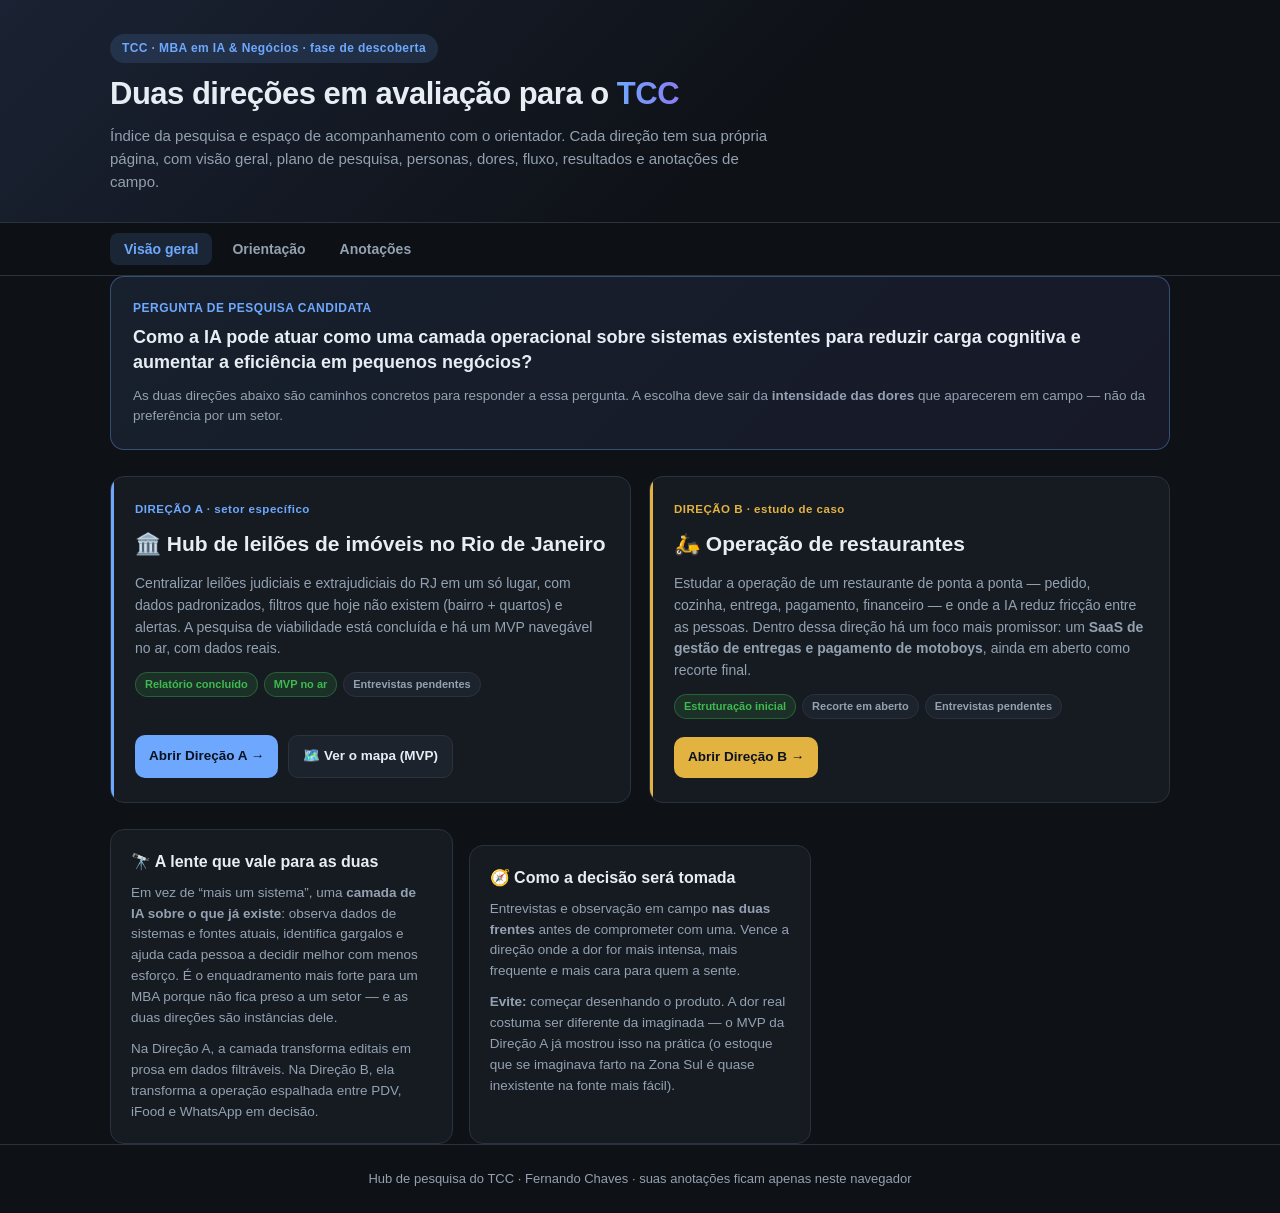
==== commit 9cbc670b: "Capa ganha abas: Visão geral, Orientação e Anotações - aba Orientação: pauta do encontro com o orien" ====
--- a/index.html
+++ b/index.html
@@ -13,67 +13,231 @@
   <div class="wrap">
     <span class="badge">TCC · MBA em IA &amp; Negócios · fase de descoberta</span>
     <h1>Duas direções em avaliação para o <span class="grad">TCC</span></h1>
-    <p class="sub">Este é o índice da pesquisa. Cada direção tem sua própria página, com visão geral, plano de pesquisa, personas, dores, fluxo, resultados e anotações de campo.</p>
+    <p class="sub">Índice da pesquisa e espaço de acompanhamento com o orientador. Cada direção tem sua própria página, com visão geral, plano de pesquisa, personas, dores, fluxo, resultados e anotações de campo.</p>
   </div>
 </header>
 
+<nav class="tabs" aria-label="Seções do índice">
+  <div class="wrap" role="tablist">
+    <button data-t="visao" class="active" role="tab" aria-selected="true">Visão geral</button>
+    <button data-t="orientacao" role="tab" aria-selected="false">Orientação</button>
+    <button data-t="notas" role="tab" aria-selected="false">Anotações</button>
+  </div>
+</nav>
+
 <main class="wrap">
 
-  <div class="highlight">
-    <div class="q">PERGUNTA DE PESQUISA CANDIDATA</div>
-    <blockquote>Como a IA pode atuar como uma camada operacional sobre sistemas existentes para reduzir carga cognitiva e aumentar a eficiência em pequenos negócios?</blockquote>
-    <p style="color:var(--muted);font-size:13.5px;margin-top:10px">As duas direções abaixo são caminhos concretos para responder a essa pergunta. A escolha deve sair da <b>intensidade das dores</b> que aparecerem em campo — não da preferência por um setor.</p>
-  </div>
-
-  <div class="dirs">
-
-    <article class="dir a">
-      <div class="rot">DIREÇÃO A · setor específico</div>
-      <h2>🏛️ Hub de leilões de imóveis no Rio de Janeiro</h2>
-      <p class="resumo">Centralizar leilões judiciais e extrajudiciais do RJ em um só lugar, com dados padronizados, filtros que hoje não existem (bairro + quartos) e alertas. A pesquisa de viabilidade está concluída e há um MVP navegável no ar, com dados reais.</p>
-      <div class="estado">
-        <span class="on">Relatório concluído</span>
-        <span class="on">MVP no ar</span>
-        <span>Entrevistas pendentes</span>
-      </div>
-      <div class="acoes">
-        <a href="leiloes/">Abrir Direção A →</a>
-        <a class="sec" href="mapa/">🗺️ Ver o mapa (MVP)</a>
-      </div>
-    </article>
-
-    <article class="dir b">
-      <div class="rot">DIREÇÃO B · estudo de caso</div>
-      <h2>🛵 Operação de restaurantes</h2>
-      <p class="resumo">Estudar a operação de um restaurante de ponta a ponta — pedido, cozinha, entrega, pagamento, financeiro — e onde a IA reduz fricção entre as pessoas. Dentro dessa direção há um foco mais promissor: um <b>SaaS de gestão de entregas e pagamento de motoboys</b>, ainda em aberto como recorte final.</p>
-      <div class="estado">
-        <span class="on">Estruturação inicial</span>
-        <span>Recorte em aberto</span>
-        <span>Entrevistas pendentes</span>
-      </div>
-      <div class="acoes">
-        <a href="saas-gestao-restaurantes/">Abrir Direção B →</a>
-      </div>
-    </article>
-
-  </div>
-
-  <div class="grid grid-2">
-    <div class="card">
-      <h3>🔭 A lente que vale para as duas</h3>
-      <p>Em vez de “mais um sistema”, uma <b>camada de IA sobre o que já existe</b>: observa dados de sistemas e fontes atuais, identifica gargalos e ajuda cada pessoa a decidir melhor com menos esforço. É o enquadramento mais forte para um MBA porque não fica preso a um setor — e as duas direções são instâncias dele.</p>
-      <p style="margin-top:10px">Na Direção A, a camada transforma editais em prosa em dados filtráveis. Na Direção B, ela transforma a operação espalhada entre PDV, iFood e WhatsApp em decisão.</p>
-    </div>
-    <div class="card">
-      <h3>🧭 Como a decisão será tomada</h3>
-      <p>Entrevistas e observação em campo <b>nas duas frentes</b> antes de comprometer com uma. Vence a direção onde a dor for mais intensa, mais frequente e mais cara para quem a sente.</p>
-      <p style="margin-top:10px"><b>Evite:</b> começar desenhando o produto. A dor real costuma ser diferente da imaginada — o MVP da Direção A já mostrou isso na prática (o estoque que se imaginava farto na Zona Sul é quase inexistente na fonte mais fácil).</p>
-    </div>
-  </div>
+  <!-- ============================================ VISÃO GERAL -->
+  <section id="visao" class="tab active">
+
+    <div class="highlight">
+      <div class="q">PERGUNTA DE PESQUISA CANDIDATA</div>
+      <blockquote>Como a IA pode atuar como uma camada operacional sobre sistemas existentes para reduzir carga cognitiva e aumentar a eficiência em pequenos negócios?</blockquote>
+      <p style="color:var(--muted);font-size:13.5px;margin-top:10px">As duas direções abaixo são caminhos concretos para responder a essa pergunta. A escolha deve sair da <b>intensidade das dores</b> que aparecerem em campo — não da preferência por um setor.</p>
+    </div>
+
+    <div class="dirs">
+
+      <article class="dir a">
+        <div class="rot">DIREÇÃO A · setor específico</div>
+        <h2>🏛️ Hub de leilões de imóveis no Rio de Janeiro</h2>
+        <p class="resumo">Centralizar leilões judiciais e extrajudiciais do RJ em um só lugar, com dados padronizados, filtros que hoje não existem (bairro + quartos) e alertas. A pesquisa de viabilidade está concluída e há um MVP navegável no ar, com dados reais.</p>
+        <div class="estado">
+          <span class="on">Relatório concluído</span>
+          <span class="on">MVP no ar</span>
+          <span>Entrevistas pendentes</span>
+        </div>
+        <div class="acoes">
+          <a href="leiloes/">Abrir Direção A →</a>
+          <a class="sec" href="mapa/">🗺️ Ver o mapa (MVP)</a>
+        </div>
+      </article>
+
+      <article class="dir b">
+        <div class="rot">DIREÇÃO B · estudo de caso</div>
+        <h2>🛵 Operação de restaurantes</h2>
+        <p class="resumo">Estudar a operação de um restaurante de ponta a ponta — pedido, cozinha, entrega, pagamento, financeiro — e onde a IA reduz fricção entre as pessoas. Dentro dessa direção há um foco mais promissor: um <b>SaaS de gestão de entregas e pagamento de motoboys</b>, ainda em aberto como recorte final.</p>
+        <div class="estado">
+          <span class="on">Estruturação inicial</span>
+          <span>Recorte em aberto</span>
+          <span>Entrevistas pendentes</span>
+        </div>
+        <div class="acoes">
+          <a href="saas-gestao-restaurantes/">Abrir Direção B →</a>
+        </div>
+      </article>
+
+    </div>
+
+    <div class="grid grid-2">
+      <div class="card">
+        <h3>🔭 A lente que vale para as duas</h3>
+        <p>Em vez de “mais um sistema”, uma <b>camada de IA sobre o que já existe</b>: observa dados de sistemas e fontes atuais, identifica gargalos e ajuda cada pessoa a decidir melhor com menos esforço. É o enquadramento mais forte para um MBA porque não fica preso a um setor — e as duas direções são instâncias dele.</p>
+        <p style="margin-top:10px">Na Direção A, a camada transforma editais em prosa em dados filtráveis. Na Direção B, ela transforma a operação espalhada entre PDV, iFood e WhatsApp em decisão.</p>
+      </div>
+      <div class="card">
+        <h3>🧭 Como a decisão será tomada</h3>
+        <p>Entrevistas e observação em campo <b>nas duas frentes</b> antes de comprometer com uma. Vence a direção onde a dor for mais intensa, mais frequente e mais cara para quem a sente.</p>
+        <p style="margin-top:10px"><b>Evite:</b> começar desenhando o produto. A dor real costuma ser diferente da imaginada — o MVP da Direção A já mostrou isso na prática (o estoque que se imaginava farto na Zona Sul é quase inexistente na fonte mais fácil).</p>
+      </div>
+    </div>
+  </section>
+
+  <!-- ============================================ ORIENTAÇÃO -->
+  <section id="orientacao" class="tab">
+    <h2>Acompanhamento com o orientador</h2>
+    <p class="lead">Banco de perguntas por tema, pauta da próxima reunião e registro das decisões. A primeira conversa é sobre <b>método</b>: como transformar o que já foi construído em pesquisa defensável.</p>
+
+    <div class="stats">
+      <div class="stat"><div class="num" id="s-done">0</div><div class="lbl">Perguntas respondidas</div></div>
+      <div class="stat"><div class="num" id="s-pct">0%</div><div class="lbl">Pauta coberta</div></div>
+      <div class="stat"><div class="num">2</div><div class="lbl">Direções em avaliação</div></div>
+      <div class="stat"><div class="num">1</div><div class="lbl">MVP pronto para mostrar</div></div>
+    </div>
+
+    <div class="card" style="margin-bottom:20px">
+      <h3>Progresso da pauta</h3>
+      <p>Baseado nas perguntas marcadas como respondidas, mais abaixo.</p>
+      <div class="progress"><i id="bar" style="width:0%"></i></div>
+    </div>
+
+    <div class="card" style="border-color:rgba(110,168,254,.35);margin-bottom:22px">
+      <h3>🎯 O que levar para o primeiro encontro</h3>
+      <p>Chegue com evidência, não com ideia. Você já tem três coisas concretas para colocar na mesa:</p>
+      <ul>
+        <li><b>Um relatório de viabilidade com fontes citadas</b> e verificação das afirmações centrais — <a href="leiloes/">Direção A · Visão geral</a></li>
+        <li><b>Um MVP navegável com dados reais</b> de duas fontes distintas — <a href="mapa/">mapa de oportunidades</a></li>
+        <li><b>Um achado que muda a pergunta</b>: a fonte fácil (Caixa) quase não tem imóvel na Zona Sul; a demanda depende da via judicial, que é justamente a que exige IA para virar dado.</li>
+      </ul>
+      <p style="margin-top:12px"><b>Pauta sugerida (30 min):</b> 5 min de contexto e as duas direções · 8 min do que já foi feito na Direção A · 15 min de dúvidas de método (os temas abaixo) · 2 min de encaminhamentos.</p>
+    </div>
+
+    <h3 style="margin-bottom:12px">Banco de perguntas por tema</h3>
+
+    <div class="grid grid-2">
+
+      <div class="card">
+        <span class="pill base">TEMA 1</span>
+        <h3>Como avançar na pesquisa</h3>
+        <ul>
+          <li>Qual metodologia se encaixa melhor no que já fiz: <b>estudo de caso</b>, <b>pesquisa-ação</b> ou <b>Design Science Research</b>? Construí o artefato antes das entrevistas — isso é um problema de método ou é justamente o desenho do DSR?</li>
+          <li>O MVP que já está no ar entra como <b>resultado</b> da pesquisa ou como <b>instrumento</b> de coleta?</li>
+          <li>Quantas entrevistas o senhor considera suficiente? Uso critério de saturação?</li>
+          <li>Preciso de termo de consentimento (TCLE) ou aprovação ética para entrevistar?</li>
+          <li>Como descrevo a coleta automatizada de dados públicos na metodologia sem fragilizar o trabalho?</li>
+        </ul>
+      </div>
+
+      <div class="card">
+        <span class="pill base">TEMA 2</span>
+        <h3>Como validar a oportunidade de negócio</h3>
+        <ul>
+          <li>Que <b>evidência</b> o senhor considera suficiente para afirmar que a dor existe e é forte o bastante?</li>
+          <li>Posso rodar um <b>teste de demanda real</b> (página de alerta com cadastro e medição de conversão), ou isso extrapola o escopo acadêmico?</li>
+          <li>O TCC deve concluir sobre a <b>viabilidade do negócio</b> ou sobre a <b>contribuição metodológica</b> (usar IA para estruturar editais)?</li>
+          <li>Vale ancorar em um framework consagrado — Jobs to be Done, Value Proposition Canvas, Customer Development?</li>
+          <li>Já existem concorrentes, um deles cobrando assinatura mensal. Isso <b>valida</b> o mercado ou <b>enfraquece</b> a proposta? Como trato isso na argumentação?</li>
+        </ul>
+      </div>
+
+      <div class="card">
+        <span class="pill base">TEMA 3</span>
+        <h3>Com quem falar — as personas do universo dos leilões</h3>
+        <p>Minha lista atual, a validar com o senhor:</p>
+        <ul>
+          <li><b>Investidor arrematante</b> — quem já comprou em leilão e repete</li>
+          <li><b>Comprador para morar</b> — o caso que originou a ideia (2 quartos na Zona Sul)</li>
+          <li><b>Quem tentou e desistiu</b> — provavelmente a fonte mais rica de dor</li>
+          <li><b>Advogado / assessor de arrematação</b> — vê o funil inteiro e os motivos de desistência</li>
+          <li><b>Leiloeiro credenciado</b> — é a fonte do dado e vive de comissão; seria aliado ou ameaçado por um agregador?</li>
+          <li><b>Banco / credor</b> — quer liquidez do ativo retomado</li>
+        </ul>
+        <p style="margin-top:10px">Está faltando alguém? Corretor especializado, servidor do TJ, síndico de prédio com unidade arrematada?</p>
+      </div>
+
+      <div class="card">
+        <span class="pill base">TEMA 4</span>
+        <h3>Como falar</h3>
+        <ul>
+          <li>O senhor revisa meu <b>roteiro semiestruturado</b> antes da primeira rodada?</li>
+          <li>Devo <b>mostrar o mapa</b> na entrevista ou entrevistar “às cegas”, para não induzir a resposta? Faz sentido dividir: primeiro sem mostrar, depois reagindo ao protótipo?</li>
+          <li>Gravar e transcrever é esperado? Como fica consentimento e LGPD nas transcrições?</li>
+          <li>Como pergunto sobre <b>disposição a pagar</b> sem enviesar a resposta?</li>
+          <li>Como chego a essas pessoas? Sindicato dos leiloeiros, grupos de investidores, escritórios especializados — o senhor tem contatos ou sugere um caminho?</li>
+        </ul>
+      </div>
+
+      <div class="card">
+        <span class="pill base">TEMA 5</span>
+        <h3>Quando falar — cronograma</h3>
+        <ul>
+          <li>Qual a <b>data limite</b> para eu fechar a escolha entre a Direção A e a B sem comprometer a entrega?</li>
+          <li>Faço entrevistas nas duas frentes em paralelo, ou escolho primeiro e aprofundo só uma?</li>
+          <li>Quantas semanas devo reservar para a fase de campo?</li>
+          <li>Quando nos encontramos de novo — antes de começar as entrevistas ou depois da primeira rodada?</li>
+          <li>Há entregas parciais obrigatórias no calendário do MBA que eu deva mirar?</li>
+        </ul>
+      </div>
+
+      <div class="card">
+        <span class="pill alt">SE SOBRAR TEMPO</span>
+        <h3>Sobre a Direção B</h3>
+        <ul>
+          <li>As duas direções estão em estágios muito diferentes: A tem dados verificados, B tem hipóteses estruturadas e zero entrevistas. Como comparo as duas de forma justa?</li>
+          <li>Vale manter as duas até o fim ou o senhor recomenda cortar cedo?</li>
+          <li>Se eu escolher a A, o restaurante ainda serve como caso secundário para generalizar a tese?</li>
+        </ul>
+      </div>
+
+    </div>
+
+    <h3 style="margin:26px 0 10px">📋 Pauta da próxima reunião</h3>
+    <p class="lead">Marque conforme cada ponto for respondido. Adicione o que quiser — fica salvo neste navegador.</p>
+    <ul class="checklist" id="pauta"></ul>
+    <div class="addrow">
+      <input type="text" id="pauta-in" placeholder="Nova pergunta para o orientador">
+      <button class="btn" id="pauta-add">Adicionar</button>
+    </div>
+
+    <h3 style="margin:26px 0 10px">✅ Decisões e encaminhamentos</h3>
+    <p class="lead">O que ficou definido com o orientador. Marque quando cumprir.</p>
+    <ul class="checklist" id="decisoes"></ul>
+    <div class="addrow">
+      <input type="text" id="dec-in" placeholder="Ex.: usar Design Science Research como método">
+      <button class="btn" id="dec-add">Registrar</button>
+    </div>
+  </section>
+
+  <!-- ============================================ NOTAS -->
+  <section id="notas" class="tab">
+    <h2>Anotações</h2>
+    <p class="lead">Registro livre das reuniões de orientação e das decisões do TCC como um todo. As anotações de cada direção ficam nas páginas delas. Salva sozinho enquanto você digita. <span class="saved" id="saved">✓ salvo</span></p>
+    <textarea id="notes" placeholder="Sugestão de estrutura por reunião:&#10;&#10;— Reunião 1 · 00/00/2026&#10;Presentes:&#10;O que apresentei:&#10;O que o orientador disse:&#10;Decisões:&#10;Próximos passos e prazos:&#10;"></textarea>
+  </section>
 
 </main>
 
 <footer class="rodape">Hub de pesquisa do TCC · Fernando Chaves · suas anotações ficam apenas neste navegador</footer>
 
+<script>window.TCC_NS = 'hub';</script>
+<script src="assets/tcc.js"></script>
+<script>
+TCC.lista('pauta', {lista:'pauta', input:'pauta-in', botao:'pauta-add', progresso:true, padroes:[
+  "Qual metodologia usar: estudo de caso, pesquisa-ação ou Design Science Research?",
+  "O MVP já construído é resultado da pesquisa ou instrumento de coleta?",
+  "Quantas entrevistas são suficientes? Preciso de TCLE / aprovação ética?",
+  "Que evidência basta para afirmar que a dor existe e é forte?",
+  "Posso rodar teste de demanda real (cadastro em página de alerta) no escopo do TCC?",
+  "Minha lista de personas está completa? Devo priorizar quem desistiu de comprar?",
+  "Mostro o protótipo na entrevista ou entrevisto às cegas?",
+  "Como chego aos entrevistados? O senhor tem contatos no meio?",
+  "Qual a data limite para escolher entre a Direção A e a B?",
+  "Entrevisto as duas frentes em paralelo ou escolho antes?",
+  "A existência de concorrentes pagos valida ou enfraquece a proposta?",
+  "Quando marcamos a próxima conversa?"
+]});
+TCC.lista('decisoes', {lista:'decisoes', input:'dec-in', botao:'dec-add', padroes:[]});
+TCC.anotacoes();
+</script>
 </body>
 </html>
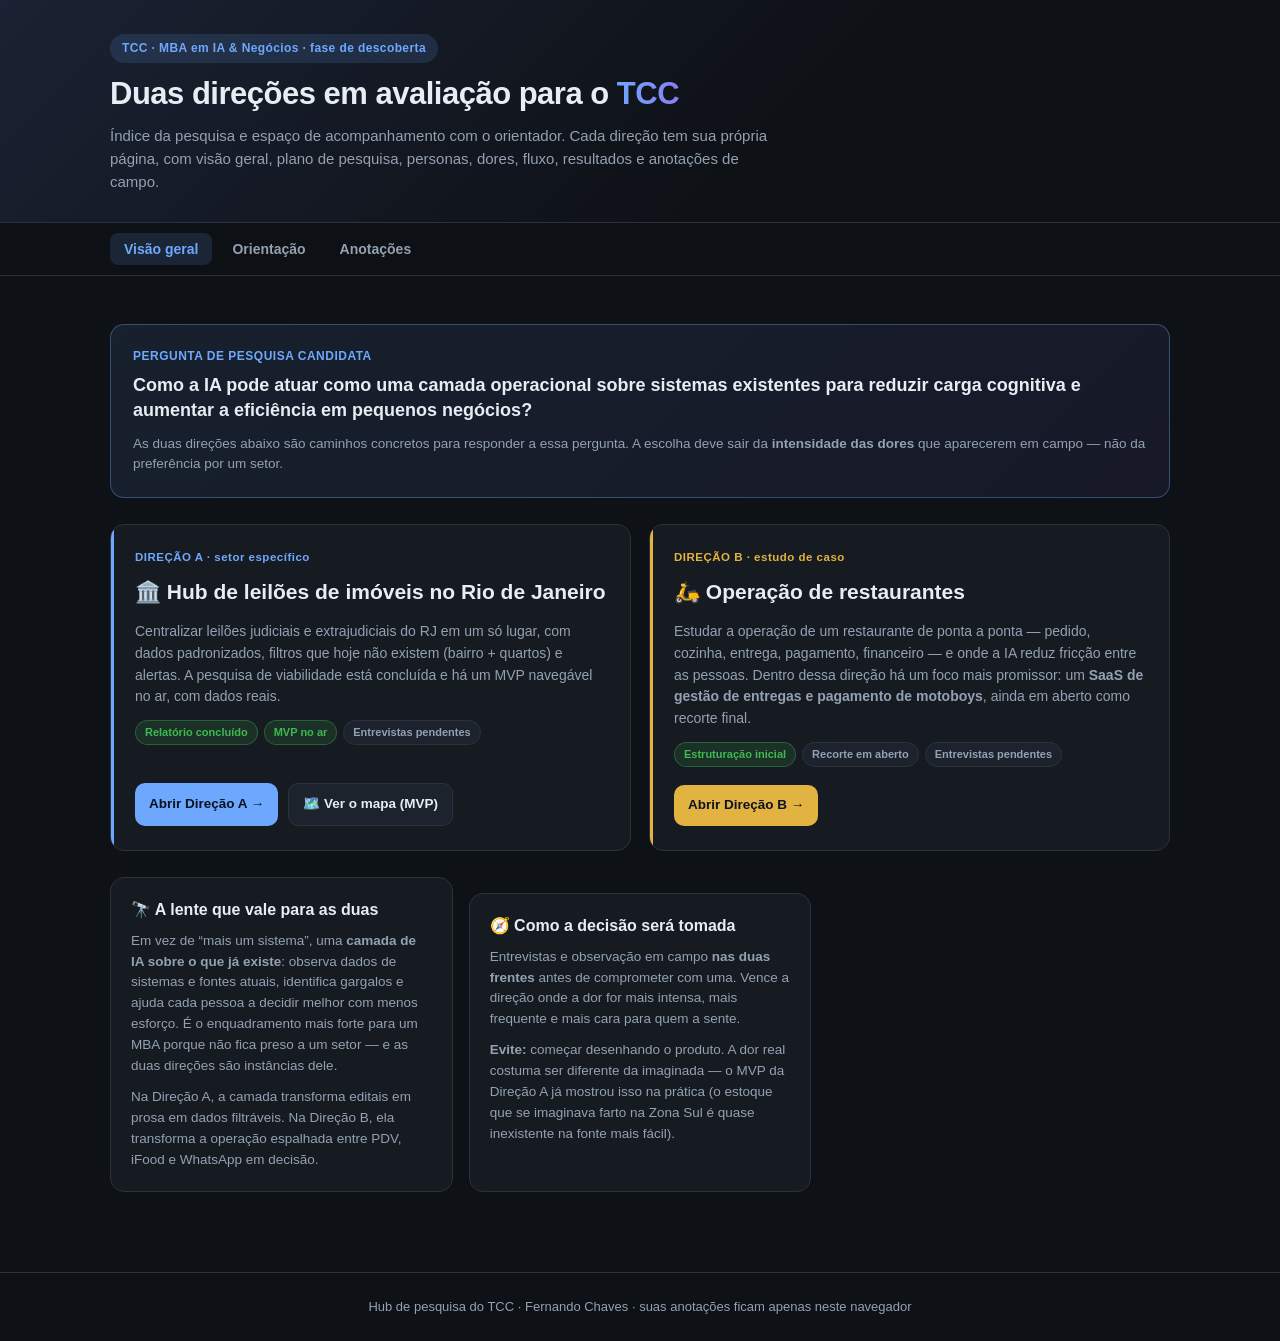
==== commit da205b05: "Aumenta o respiro entre as abas e o título das seções A regra main{padding:30px 0 80px} nunca teve e" ====
--- a/index.html
+++ b/index.html
@@ -5,7 +5,7 @@
 <meta name="robots" content="noindex, nofollow, noarchive">
 <meta name="viewport" content="width=device-width, initial-scale=1.0">
 <title>TCC · MBA em IA &amp; Negócios — Fernando Chaves</title>
-<link rel="stylesheet" href="assets/tcc.css">
+<link rel="stylesheet" href="assets/tcc.css?v=4">
 </head>
 <body>
 
@@ -220,7 +220,7 @@
 <footer class="rodape">Hub de pesquisa do TCC · Fernando Chaves · suas anotações ficam apenas neste navegador</footer>
 
 <script>window.TCC_NS = 'hub';</script>
-<script src="assets/tcc.js"></script>
+<script src="assets/tcc.js?v=4"></script>
 <script>
 TCC.lista('pauta', {lista:'pauta', input:'pauta-in', botao:'pauta-add', progresso:true, padroes:[
   "Qual metodologia usar: estudo de caso, pesquisa-ação ou Design Science Research?",
--- a/assets/tcc.css
+++ b/assets/tcc.css
@@ -46,7 +46,9 @@
 nav.tabs button:hover{color:var(--text);background:var(--surface2)}
 nav.tabs button.active{color:var(--dir);background:var(--dir-soft)}
 
-main{padding:30px 0 80px}
+/* main também é .wrap (padding:0 20px) — precisa de especificidade maior
+   para o respiro superior não ser anulado pela classe */
+main.wrap{padding:48px 20px 80px}
 section.tab{display:none;animation:fade .25s ease}
 section.tab.active{display:block}
 @keyframes fade{from{opacity:0;transform:translateY(6px)}to{opacity:1;transform:none}}
@@ -162,7 +164,8 @@
 .doc strong{font-weight:700}
 .doc em{color:var(--muted)}
 .doc code{font-family:ui-monospace,"SF Mono",Menlo,Consolas,monospace;font-size:.86em;
-  background:var(--surface2);border:1px solid var(--border);padding:1px 5px;border-radius:5px}
+  background:var(--surface2);border:1px solid var(--border);padding:1px 5px;border-radius:5px;
+  overflow-wrap:anywhere;line-height:1.9}
 .doc .num{display:inline-block;color:var(--dir);font-variant-numeric:tabular-nums;
   font-size:.8em;font-weight:700;margin-right:10px;letter-spacing:.5px}
 
@@ -219,13 +222,14 @@
 .doc .stage span{color:var(--muted);font-size:13.5px}
 .doc .flow-arrow{text-align:center;color:var(--muted);font-size:15px;padding:3px 0}
 
-/* passos numerados */
+/* passos numerados — posicionamento absoluto (grid quebraria o conteúdo
+   inline de cada item em células separadas: <code> caía na coluna do número) */
 .doc ol.steps{counter-reset:st;list-style:none;padding-left:0;margin:18px 0 24px;display:grid;gap:10px}
-.doc ol.steps li{counter-increment:st;display:grid;grid-template-columns:34px 1fr;gap:12px;
-  align-items:start;margin:0}
-.doc ol.steps li::before{content:counter(st);width:28px;height:28px;border-radius:999px;
+.doc ol.steps li{counter-increment:st;position:relative;padding-left:40px;margin:0;min-height:28px}
+.doc ol.steps li::before{content:counter(st);position:absolute;left:0;top:1px;
+  width:28px;height:28px;border-radius:999px;
   background:var(--dir);color:#0b1220;display:flex;align-items:center;justify-content:center;
-  font-size:13px;font-weight:700;margin-top:2px}
+  font-size:13px;font-weight:700}
 
 /* personas / caminhos / riscos (relatório SaaS) */
 .doc .personas,.doc .paths,.doc .risks{display:grid;gap:14px;margin:18px 0 24px}
@@ -255,6 +259,7 @@
 
 @media(max-width:600px){
   h1{font-size:25px}
+  main.wrap{padding-top:34px}
   .doc{font-size:14.5px}
   .dir .acoes a{flex:1;justify-content:center}
 }
